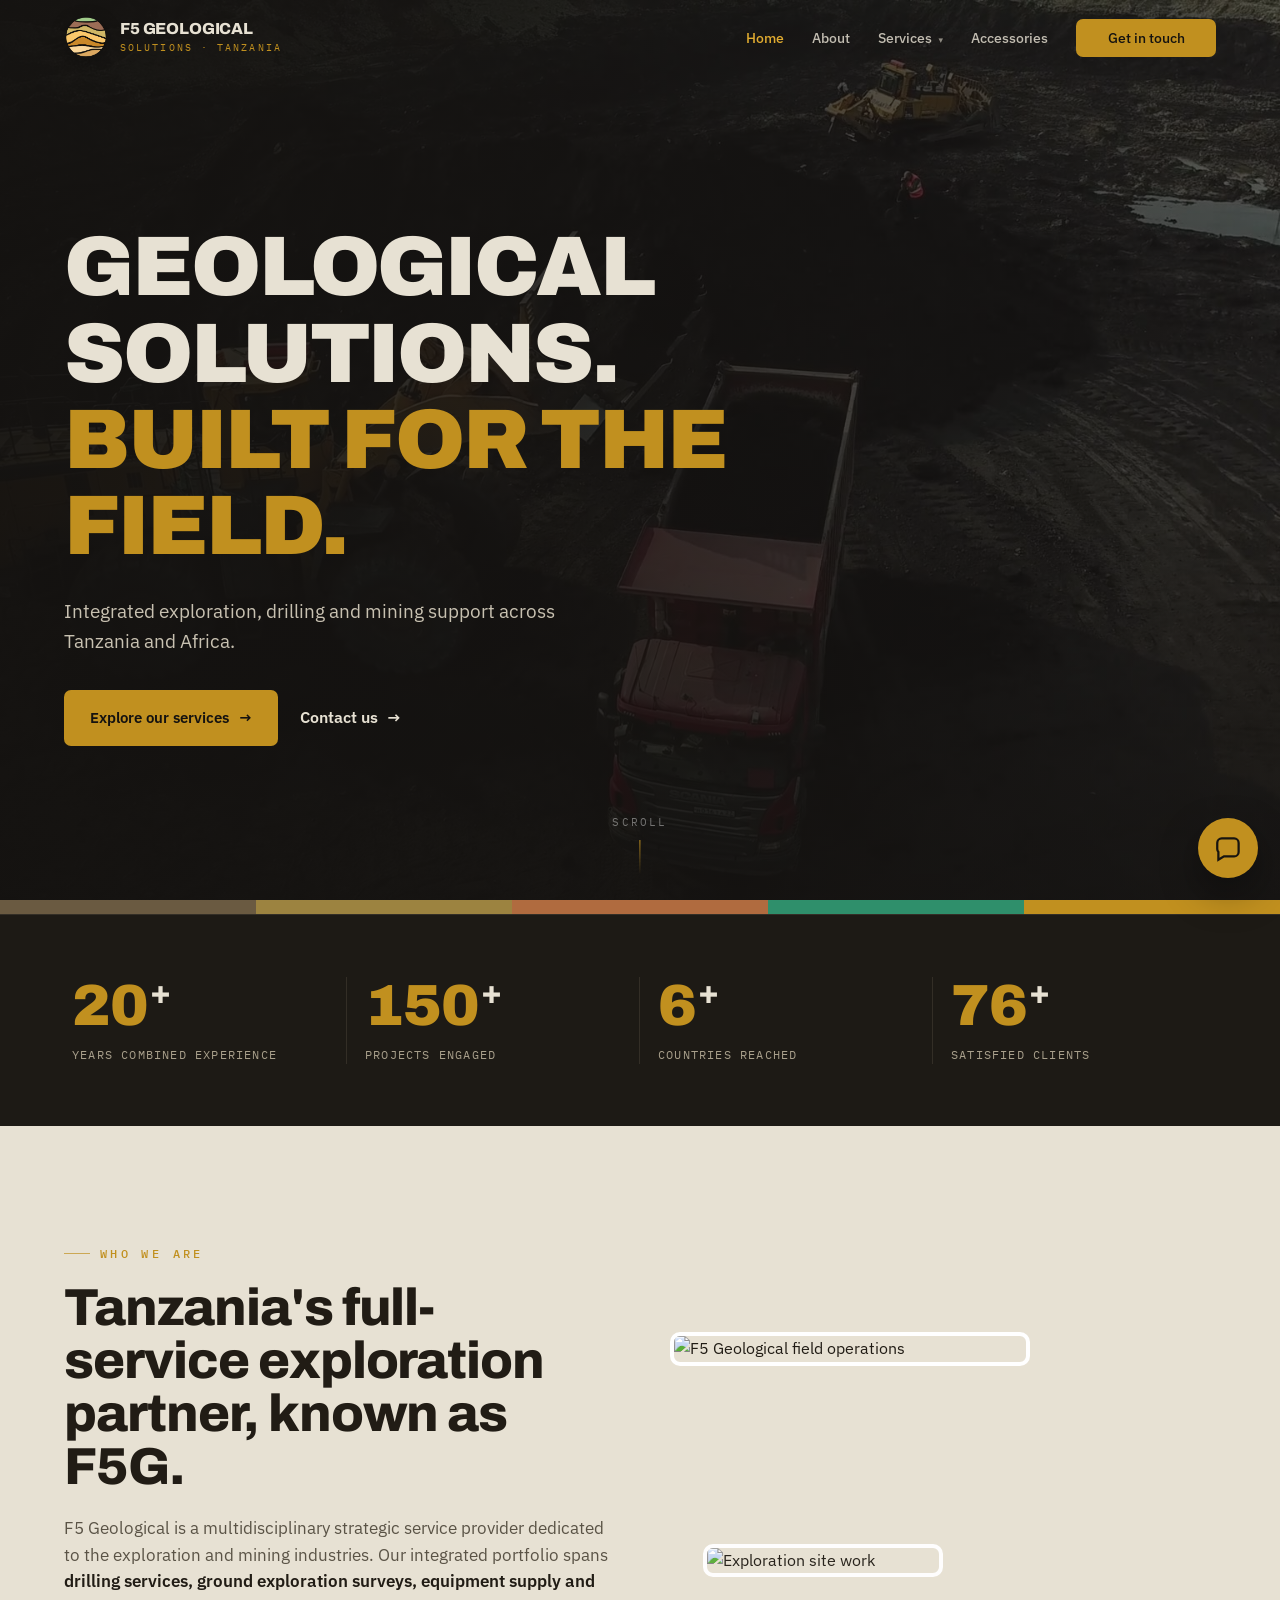
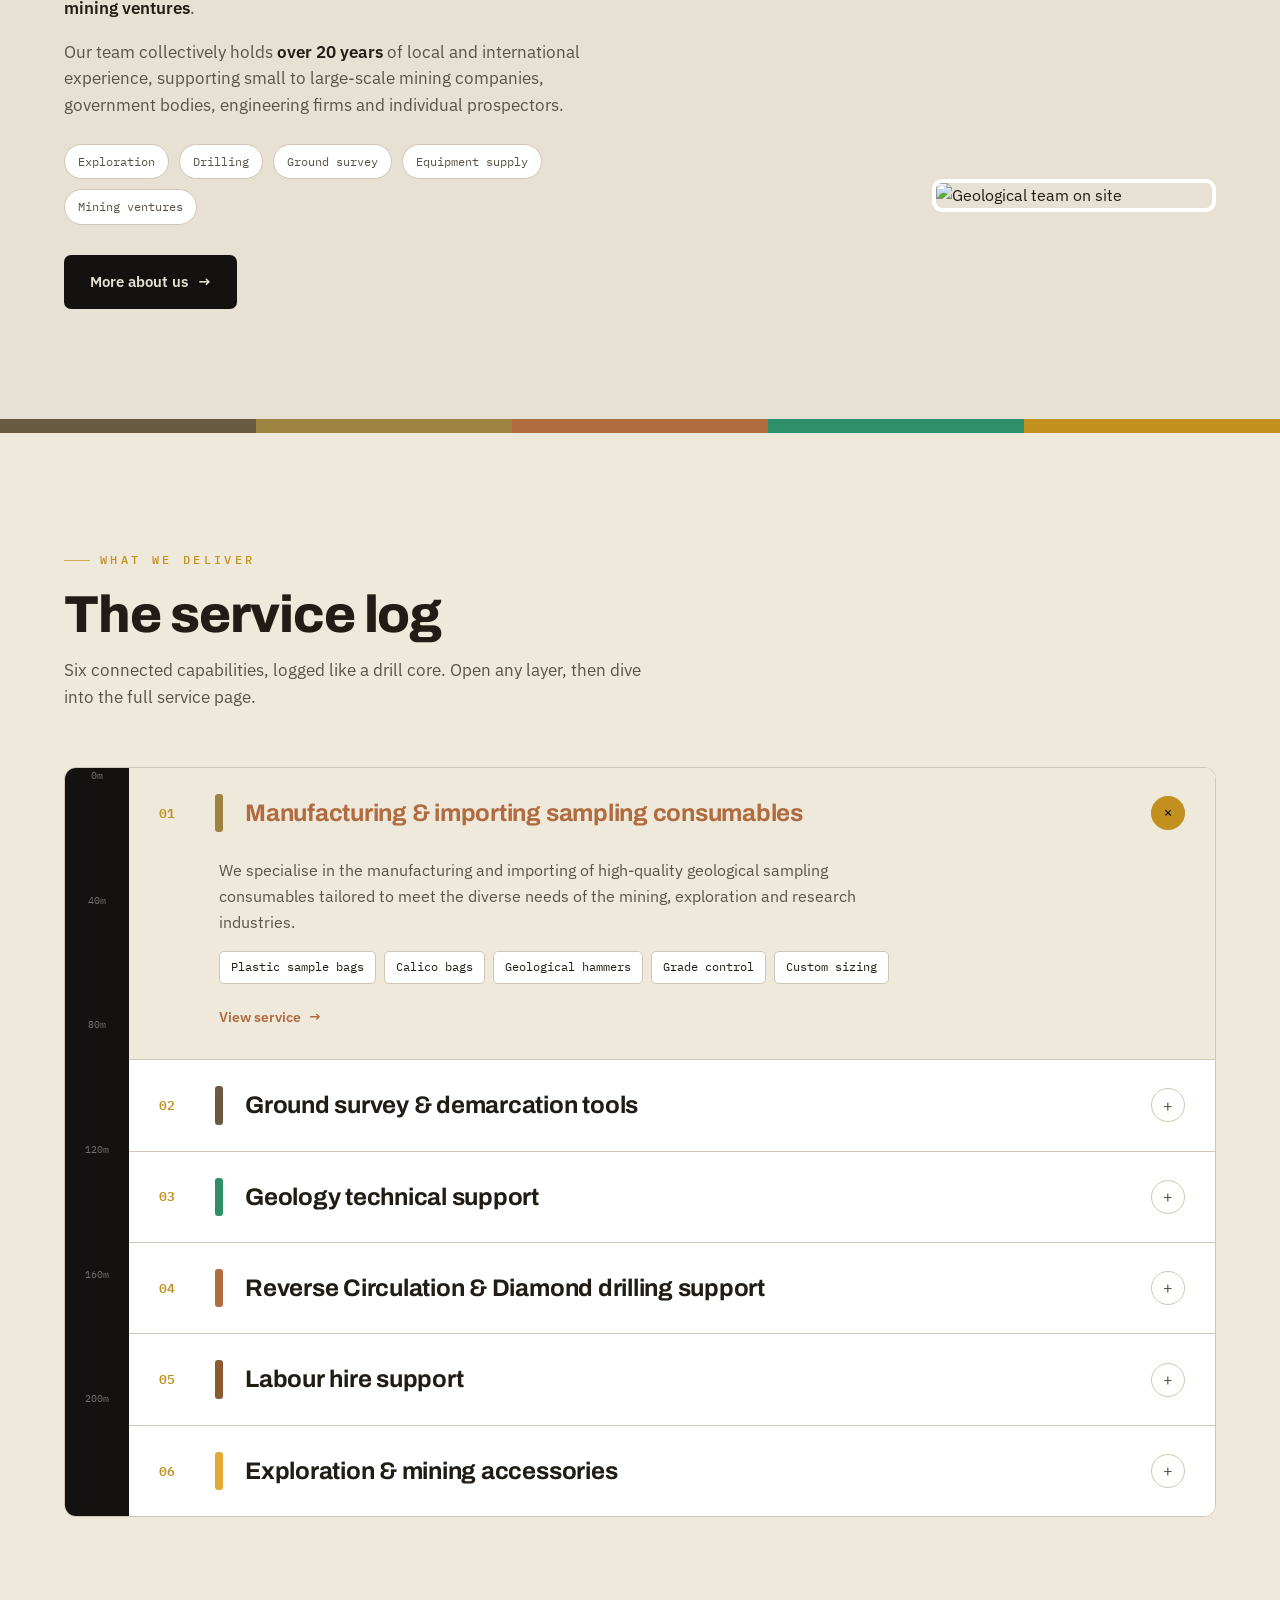
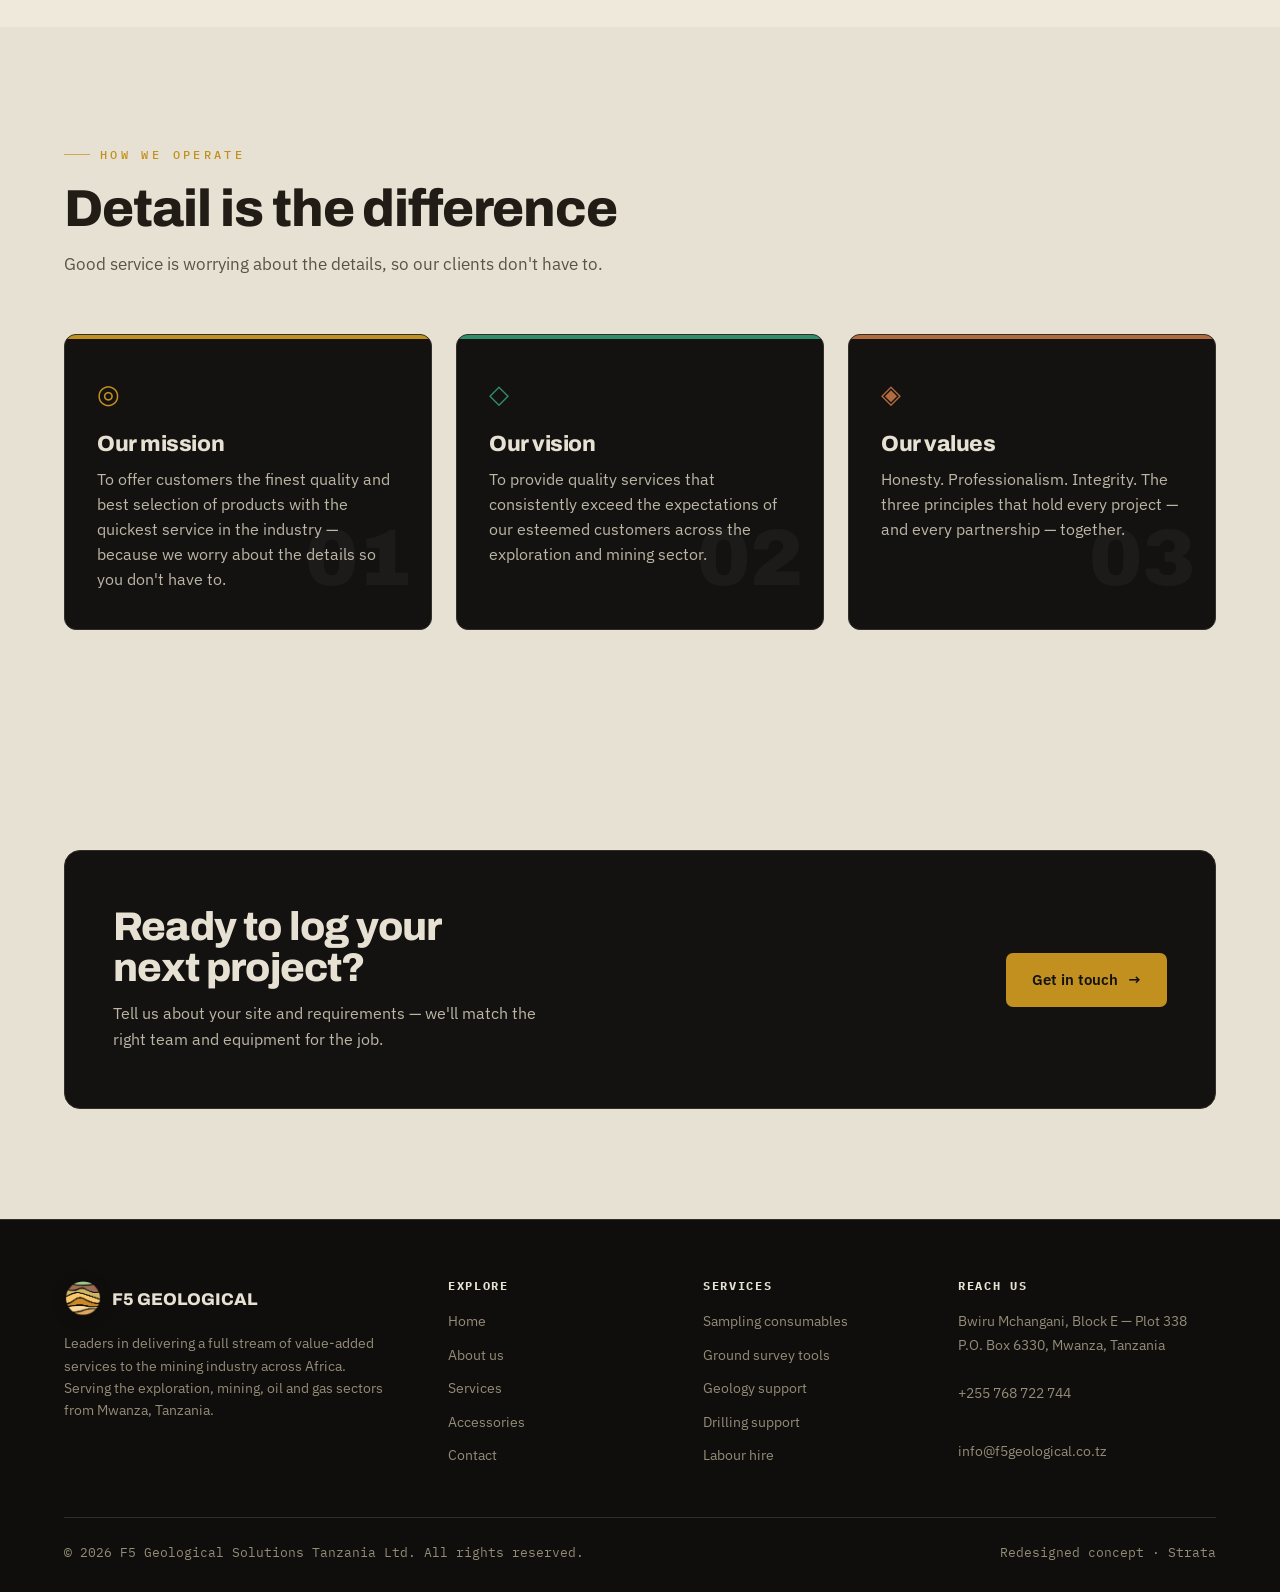
==== index.html @ 7dc81881 "Add hero video chat assistant and mobile fixes" ====
<!DOCTYPE html>
<html lang="en">
<head>
<meta charset="UTF-8">
<meta name="viewport" content="width=device-width, initial-scale=1.0">
<link rel="icon" type="image/png" href="assets/f5-geological-logo.png">
<title>F5 Geological Solutions Tanzania — Full-stream mining services across Africa</title>
<meta name="description" content="F5 Geological Solutions Tanzania (F5G): drilling support, ground survey, sampling consumables, geology technical support and labour hire for the exploration and mining industry.">
<link rel="preconnect" href="https://fonts.googleapis.com"><link rel="preconnect" href="https://fonts.gstatic.com" crossorigin><link href="https://fonts.googleapis.com/css2?family=Archivo:wght@500;600;700;800;900&family=IBM+Plex+Mono:wght@400;500;600&family=IBM+Plex+Sans:wght@400;500;600&display=swap" rel="stylesheet">
<link rel="stylesheet" href="assets/arvin-chat.css">
<style>
:root{
  --basalt:#141210; --basalt-2:#1d1a15;
  --sand:#e7e1d3; --sand-2:#efe9dc;
  --ink:#211c15; --ink-soft:#5a5346;
  --gold:#c1901f; --gold-bright:#e0ab30;
  --malachite:#2f8f6b; --copper:#b06b3f;
  --line:#cfc7b4; --line-dark:#332e26;
  --maxw:1200px; --ease:cubic-bezier(.2,.7,.2,1);
}
*{box-sizing:border-box;margin:0;padding:0}
html{scroll-behavior:smooth}
@media (prefers-reduced-motion:reduce){html{scroll-behavior:auto}}
body{font-family:"IBM Plex Sans",system-ui,sans-serif;background:var(--sand);color:var(--ink);line-height:1.6;-webkit-font-smoothing:antialiased;overflow-x:hidden}
body.menu-open{overflow:hidden}
h1,h2,h3,h4{font-family:"Archivo",sans-serif;line-height:1.02;letter-spacing:-.02em}
a{color:inherit;text-decoration:none}
img{max-width:100%;display:block}
.wrap{max-width:var(--maxw);margin:0 auto;padding:0 24px}
.mono{font-family:"IBM Plex Mono",monospace;letter-spacing:.02em}
.eyebrow{font-family:"IBM Plex Mono",monospace;font-size:12px;letter-spacing:.28em;text-transform:uppercase;color:var(--gold);font-weight:500;display:inline-flex;align-items:center;gap:10px}
.eyebrow::before{content:"";width:26px;height:1px;background:var(--gold);opacity:.7}
.eyebrow.center::before{display:none}

/* ---------- NAV ---------- */
header.nav{position:fixed;top:0;left:0;right:0;z-index:100;transition:background .4s var(--ease),border-color .4s,padding .4s var(--ease);border-bottom:1px solid transparent;padding:16px 0}
header.nav.solid{background:rgba(20,18,16,.92);backdrop-filter:blur(10px);border-bottom:1px solid var(--line-dark)}
header.nav.scrolled{background:rgba(20,18,16,.95);backdrop-filter:blur(10px);border-bottom:1px solid var(--line-dark);padding:11px 0}
.nav-in{display:flex;align-items:center;justify-content:space-between;gap:24px}
.brand{display:flex;align-items:center;gap:12px;color:var(--sand)}
.brand .mark{width:44px;height:44px;object-fit:contain;flex:none;filter:drop-shadow(0 3px 8px rgba(0,0,0,.28))}
.brand b{font-family:"Archivo";font-weight:800;font-size:16px;letter-spacing:-.01em;line-height:1;display:block}
.brand .sub{display:block;font-size:9.5px;letter-spacing:.22em;color:var(--gold);font-family:"IBM Plex Mono";margin-top:3px}
nav.links{display:flex;align-items:center;gap:28px}
nav.links>a,.dd>a{color:var(--sand);font-size:14px;font-weight:500;opacity:.82;transition:opacity .2s,color .2s;padding:4px 0}
nav.links>a:hover,.dd>a:hover,nav.links>a.active,.dd>a.active{opacity:1;color:var(--gold-bright)}
.dd{position:relative;display:flex;align-items:center}
.dd>a::after{content:"▾";font-size:9px;margin-left:6px;opacity:.7}
.dd-menu{position:absolute;top:100%;left:50%;transform:translateX(-50%) translateY(8px);min-width:290px;background:var(--basalt-2);border:1px solid var(--line-dark);border-radius:10px;padding:8px;opacity:0;visibility:hidden;transition:.25s var(--ease);box-shadow:0 30px 60px -30px rgba(0,0,0,.7)}
.dd:hover .dd-menu,.dd:focus-within .dd-menu{opacity:1;visibility:visible;transform:translateX(-50%) translateY(2px)}
.dd-menu a{display:block;padding:11px 14px;border-radius:7px;font-size:13.5px;color:#cfc8b7;transition:background .2s,color .2s}
.dd-menu a:hover{background:var(--basalt);color:var(--gold-bright)}
.nav-cta{background:var(--gold)!important;color:var(--basalt)!important;padding:11px 22px!important;min-width:140px;border-radius:7px;font-weight:600;font-size:14px;line-height:1.2;white-space:nowrap;flex-shrink:0;text-align:center;opacity:1!important;transition:transform .2s var(--ease),background .2s}
.nav-cta:hover{background:var(--gold-bright)!important;transform:translateY(-2px)}
.burger{display:none;background:none;border:0;cursor:pointer;width:44px;height:44px;flex-direction:column;justify-content:center;gap:5px;align-items:flex-end}
.burger span{display:block;height:2px;width:26px;background:var(--sand);transition:.3s var(--ease)}
.burger.open span:nth-child(1){transform:translateY(7px) rotate(45deg)}
.burger.open span:nth-child(2){opacity:0}
.burger.open span:nth-child(3){transform:translateY(-7px) rotate(-45deg)}

/* ---------- BUTTONS ---------- */
.btn{display:inline-flex;align-items:center;gap:10px;padding:15px 26px;border-radius:7px;font-weight:600;font-size:15px;transition:transform .2s var(--ease),background .2s,color .2s,box-shadow .2s;cursor:pointer;border:0;font-family:inherit}
.btn-gold{background:var(--gold);color:var(--basalt)}
.btn-gold:hover{background:var(--gold-bright);transform:translateY(-3px);box-shadow:0 12px 30px -12px rgba(224,171,48,.6)}
.btn-ghost{background:transparent;color:var(--sand);border:1px solid rgba(231,225,211,.28)}
.btn-ghost:hover{border-color:var(--gold);color:var(--gold-bright);transform:translateY(-3px)}
.btn-dark{background:var(--basalt);color:var(--sand)}
.btn-dark:hover{background:var(--basalt-2);transform:translateY(-3px)}
.btn .arr{transition:transform .25s var(--ease)}
.btn:hover .arr{transform:translateX(4px)}

/* ---------- HERO (home) ---------- */
.hero{position:relative;background:var(--basalt);color:var(--sand);min-height:100vh;display:flex;align-items:center;overflow:hidden;padding:130px 0 60px}
.hero-video{position:absolute;inset:0;width:100%;height:100%;object-fit:cover;object-position:center;z-index:0}
.hero-video-overlay{position:absolute;inset:0;z-index:1;background:linear-gradient(90deg,rgba(20,18,16,.96) 0%,rgba(20,18,16,.84) 48%,rgba(20,18,16,.58) 100%),linear-gradient(0deg,rgba(20,18,16,.62),transparent 45%)}
.hero-grid{display:grid;grid-template-columns:1fr;align-items:center;width:100%}
.hero .hero-grid{position:relative;z-index:2}
.hero-content{max-width:760px}
.hero h1{font-size:clamp(42px,6.6vw,90px);font-weight:900;text-transform:uppercase;letter-spacing:-.025em}
.hero h1 .g{color:var(--gold)}
.hero h1 .stroke{color:transparent;-webkit-text-stroke:1.5px var(--sand)}
.hero p.lead{max-width:560px;margin:28px 0 34px;font-size:clamp(16px,1.7vw,19px);color:#c8c1b1;line-height:1.55}
.hero-actions{display:flex;flex-wrap:wrap;gap:14px}
.hero-text-link{display:inline-flex;align-items:center;gap:9px;padding:15px 8px;color:var(--sand);font-weight:600;transition:color .2s,transform .2s var(--ease)}
.hero-text-link:hover{color:var(--gold-bright);transform:translateX(3px)}
.hero-coord{margin-bottom:26px}
.core{position:relative;height:440px;border-radius:10px;overflow:hidden;border:1px solid var(--line-dark);box-shadow:0 40px 80px -40px rgba(0,0,0,.7);display:flex;flex-direction:column}
.core .layer{flex:1;position:relative;display:flex;align-items:center;padding-left:64px;font-family:"IBM Plex Mono";font-size:12px;letter-spacing:.04em;color:rgba(255,255,255,.85);transform:translateY(20px);opacity:0;animation:layerIn .7s var(--ease) forwards}
.core .layer .depth{position:absolute;left:0;top:0;bottom:0;width:52px;border-right:1px solid rgba(255,255,255,.14);display:flex;align-items:center;justify-content:center;font-size:10px;color:rgba(255,255,255,.55);background:rgba(0,0,0,.18)}
.core .layer:nth-child(1){background:linear-gradient(90deg,#4a3f2f,#6a5a41);animation-delay:.15s}
.core .layer:nth-child(2){background:linear-gradient(90deg,#7c6a3e,#9c8340);animation-delay:.28s}
.core .layer:nth-child(3){background:linear-gradient(90deg,#8a5a30,#b06b3f);animation-delay:.41s}
.core .layer:nth-child(4){background:linear-gradient(90deg,#2c5c48,#2f8f6b);animation-delay:.54s}
.core .layer:nth-child(5){background:linear-gradient(90deg,#3a3630,#575047);animation-delay:.67s}
.core .layer:nth-child(6){background:linear-gradient(90deg,#b58a1e,#e0ab30);color:var(--basalt);font-weight:600;animation-delay:.8s}
@keyframes layerIn{to{transform:translateY(0);opacity:1}}
.core-cap{text-align:center;margin-top:14px;font-family:"IBM Plex Mono";font-size:11px;letter-spacing:.16em;color:rgba(255,255,255,.4);text-transform:uppercase}
.hero-scroll{position:absolute;z-index:2;bottom:26px;left:50%;transform:translateX(-50%);font-family:"IBM Plex Mono";font-size:11px;letter-spacing:.2em;color:rgba(255,255,255,.4);text-transform:uppercase;display:flex;flex-direction:column;align-items:center;gap:8px}
.hero-scroll .dot{width:1px;height:34px;background:linear-gradient(var(--gold),transparent);animation:drop 1.8s infinite}
@keyframes drop{0%{transform:scaleY(0);transform-origin:top}50%{transform:scaleY(1);transform-origin:top}51%{transform-origin:bottom}100%{transform:scaleY(0);transform-origin:bottom}}

/* ---------- PAGE HERO (inner pages) ---------- */
.phero{background:var(--basalt);color:var(--sand);padding:160px 0 70px;position:relative;overflow:hidden}
.phero::after{content:"";position:absolute;left:0;right:0;bottom:0;height:14px;display:block}
.phero .bc{font-family:"IBM Plex Mono";font-size:12px;letter-spacing:.1em;color:#948b78;margin-bottom:20px}
.phero .bc a:hover{color:var(--gold)}
.phero .bc span{color:var(--gold)}
.phero h1{font-size:clamp(34px,5.4vw,68px);font-weight:900;max-width:16ch;letter-spacing:-.025em}
.phero h1 .g{color:var(--gold)}
.phero p{max-width:600px;margin-top:20px;color:#c8c1b1;font-size:clamp(15px,1.6vw,18px)}

/* ---------- STATS ---------- */
.stats{background:var(--basalt-2);color:var(--sand);border-top:1px solid var(--line-dark);padding:56px 0}
.stats-grid{display:grid;grid-template-columns:repeat(4,1fr);gap:20px}
.stat{padding:6px 8px;position:relative}
.stat:not(:last-child)::after{content:"";position:absolute;right:-10px;top:6px;bottom:6px;width:1px;background:var(--line-dark)}
.stat .num{font-family:"Archivo";font-weight:900;font-size:clamp(38px,4.6vw,58px);color:var(--gold);line-height:1;letter-spacing:-.02em}
.stat .num .plus{color:var(--sand);font-size:.55em;vertical-align:top;margin-left:2px}
.stat .lab{font-family:"IBM Plex Mono";font-size:12px;letter-spacing:.1em;text-transform:uppercase;color:#a89f8b;margin-top:10px}

/* ---------- SECTION SHELL ---------- */
.band{padding:110px 0}
.band.light{background:var(--sand)}
.band.paper{background:var(--sand-2)}
.sec-head{max-width:720px;margin-bottom:56px}
.sec-head.center{margin-left:auto;margin-right:auto;text-align:center}
.sec-head h2{font-size:clamp(30px,4.4vw,52px);font-weight:800;margin:18px 0 0;letter-spacing:-.02em}
.sec-head p{color:var(--ink-soft);font-size:17px;margin-top:16px;max-width:600px}
.sec-head.center p{margin-left:auto;margin-right:auto}
.strata{height:14px;display:flex;width:100%}
.strata i{flex:1;height:100%}
.strata i:nth-child(1){background:#6a5a41}.strata i:nth-child(2){background:#9c8340}
.strata i:nth-child(3){background:var(--copper)}.strata i:nth-child(4){background:var(--malachite)}
.strata i:nth-child(5){background:var(--gold)}

/* ---------- ABOUT ---------- */
.about-grid{display:grid;grid-template-columns:1fr 1fr;gap:60px;align-items:center}
.about-copy p{color:var(--ink-soft);margin-bottom:18px;font-size:16.5px}
.about-copy p strong{color:var(--ink);font-weight:600}
.about-tags{display:flex;flex-wrap:wrap;gap:10px;margin-top:26px}
.tag{font-family:"IBM Plex Mono";font-size:12px;padding:7px 13px;border:1px solid var(--line);border-radius:20px;color:var(--ink-soft);background:#fff}
.about-photos{position:relative;height:480px}
.about-photos figure{position:absolute;border-radius:10px;overflow:hidden;box-shadow:0 24px 50px -24px rgba(20,18,16,.5);border:4px solid #fff}
.about-photos .p1{width:66%;top:0;left:0;z-index:2}
.about-photos .p2{width:52%;bottom:0;right:0;z-index:3}
.about-photos .p3{width:44%;top:44%;left:6%;z-index:1;opacity:.96}
.about-photos figure img{width:100%;height:100%;object-fit:cover}

/* ---------- SERVICES LOG ---------- */
.log{display:grid;grid-template-columns:64px 1fr;border:1px solid var(--line);border-radius:12px;overflow:hidden;background:#fff}
.log-ruler{background:var(--basalt);position:relative}
.log-ruler .tick{position:absolute;left:0;right:0;display:flex;justify-content:center;font-family:"IBM Plex Mono";font-size:10px;color:rgba(255,255,255,.4)}
.log-items{display:flex;flex-direction:column}
.svc{border-bottom:1px solid var(--line);position:relative;transition:background .3s var(--ease);background:#fff}
.svc:last-child{border-bottom:0}
.svc:hover,.svc.open{background:var(--sand-2)}
.svc-head{display:flex;align-items:center;gap:22px;padding:26px 30px;cursor:pointer}
.svc-idx{font-family:"IBM Plex Mono";font-size:13px;color:var(--gold);font-weight:600;width:34px;flex:none}
.svc-swatch{width:8px;align-self:stretch;border-radius:3px;flex:none;min-height:26px}
.svc-title{font-family:"Archivo";font-weight:700;font-size:clamp(18px,2.2vw,24px);flex:1;letter-spacing:-.01em;transition:color .2s}
.svc:hover .svc-title,.svc.open .svc-title{color:var(--copper)}
.svc-plus{width:34px;height:34px;border:1px solid var(--line);border-radius:50%;display:grid;place-items:center;flex:none;transition:.3s var(--ease);color:var(--ink-soft)}
.svc.open .svc-plus{background:var(--gold);border-color:var(--gold);color:var(--basalt);transform:rotate(135deg)}
.svc-body{max-height:0;overflow:hidden;transition:max-height .5s var(--ease)}
.svc-body-in{padding:0 30px 30px 90px;color:var(--ink-soft);font-size:16px;max-width:820px}
.svc-body-in .feat{display:flex;flex-wrap:wrap;gap:8px;margin:16px 0 20px}
.svc-body-in .feat span{font-family:"IBM Plex Mono";font-size:11.5px;background:#fff;border:1px solid var(--line);padding:6px 11px;border-radius:5px;color:var(--ink)}
.svc-body-in .more{display:inline-flex;align-items:center;gap:8px;font-weight:600;color:var(--copper);font-size:14px}
.svc-body-in .more:hover{color:var(--gold)}

/* ---------- SERVICE CARDS (overview grid) ---------- */
.scards{display:grid;grid-template-columns:repeat(3,1fr);gap:24px}
.scard{background:#fff;border:1px solid var(--line);border-radius:12px;padding:32px 28px;position:relative;overflow:hidden;transition:transform .3s var(--ease),box-shadow .3s;display:flex;flex-direction:column}
.scard:hover{transform:translateY(-6px);box-shadow:0 26px 50px -30px rgba(20,18,16,.4)}
.scard::before{content:"";position:absolute;top:0;left:0;right:0;height:5px;background:var(--accent)}
.scard .idx{font-family:"IBM Plex Mono";font-size:12px;color:var(--accent);font-weight:600;margin-bottom:16px}
.scard h3{font-size:21px;font-weight:700;margin-bottom:12px;letter-spacing:-.01em}
.scard p{color:var(--ink-soft);font-size:15px;flex:1}
.scard .go{margin-top:20px;display:inline-flex;align-items:center;gap:8px;font-weight:600;font-size:14px;color:var(--ink)}
.scard:hover .go{color:var(--copper)}
.scard .go .arr{transition:transform .25s var(--ease)}
.scard:hover .go .arr{transform:translateX(4px)}

/* ---------- SERVICE DETAIL ---------- */
.sd-grid{display:grid;grid-template-columns:1.05fr .95fr;gap:56px;align-items:start}
.sd-copy p{color:var(--ink-soft);font-size:16.5px;margin-bottom:18px}
.sd-copy p strong{color:var(--ink);font-weight:600}
.sd-media{position:relative}
.sd-media img{width:100%;border-radius:12px;border:4px solid #fff;box-shadow:0 30px 60px -34px rgba(20,18,16,.55)}
.sd-media .cap{font-family:"IBM Plex Mono";font-size:11px;letter-spacing:.14em;text-transform:uppercase;color:var(--ink-soft);margin-top:14px;text-align:center}
.sd-list{list-style:none;margin:24px 0 10px;display:grid;gap:12px}
.sd-list li{display:flex;gap:12px;align-items:flex-start;font-size:16px;color:var(--ink)}
.sd-list li::before{content:"▪";color:var(--gold);font-size:18px;line-height:1.3}
.sd-tags{display:flex;flex-wrap:wrap;gap:9px;margin:22px 0 30px}
.sd-tags span{font-family:"IBM Plex Mono";font-size:12px;padding:7px 13px;border:1px solid var(--line);border-radius:20px;color:var(--ink-soft);background:#fff}
.othersvc{display:flex;flex-wrap:wrap;gap:12px;margin-top:14px}
.othersvc a{font-family:"IBM Plex Mono";font-size:13px;padding:11px 16px;border:1px solid var(--line);border-radius:8px;background:#fff;color:var(--ink-soft);transition:.2s}
.othersvc a:hover{border-color:var(--gold);color:var(--ink);transform:translateY(-2px)}

/* ---------- MVV ---------- */
.mvv{display:grid;grid-template-columns:repeat(3,1fr);gap:24px}
.mvv .card{background:var(--basalt);color:var(--sand);border-radius:12px;padding:38px 32px;position:relative;overflow:hidden;transition:transform .3s var(--ease);border:1px solid var(--line-dark)}
.mvv .card:hover{transform:translateY(-6px)}
.mvv .card::before{content:"";position:absolute;top:0;left:0;right:0;height:4px;background:var(--accent)}
.mvv .card:nth-child(1){--accent:var(--gold)}.mvv .card:nth-child(2){--accent:var(--malachite)}.mvv .card:nth-child(3){--accent:var(--copper)}
.mvv .ico{font-size:26px;margin-bottom:18px;color:var(--accent)}
.mvv h3{font-size:22px;font-weight:800;margin-bottom:12px}
.mvv p{color:#bdb6a6;font-size:15.5px}
.mvv .n{position:absolute;right:20px;bottom:6px;font-family:"Archivo";font-weight:900;font-size:80px;color:rgba(255,255,255,.04)}

/* ---------- TEAM ---------- */
.team{display:grid;grid-template-columns:repeat(3,1fr);gap:26px}
.member{background:#fff;border:1px solid var(--line);border-radius:12px;overflow:hidden;transition:transform .3s var(--ease),box-shadow .3s}
.member:hover{transform:translateY(-6px);box-shadow:0 26px 50px -30px rgba(20,18,16,.45)}
.member .ph{aspect-ratio:1/1;overflow:hidden;background:var(--basalt-2)}
.member .ph img{width:100%;height:100%;object-fit:cover;transition:transform .5s var(--ease)}
.member:hover .ph img{transform:scale(1.05)}
.member .info{padding:22px 24px}
.member .role{font-family:"IBM Plex Mono";font-size:11px;letter-spacing:.16em;text-transform:uppercase;color:var(--gold)}
.member h3{font-size:20px;font-weight:700;margin:8px 0 10px}
.member p{color:var(--ink-soft);font-size:14.5px}
.member .li{display:inline-flex;align-items:center;gap:6px;margin-top:14px;font-family:"IBM Plex Mono";font-size:12px;color:var(--copper)}
.member .li:hover{color:var(--gold)}

/* ---------- CTA STRIP ---------- */
.cta-strip{background:var(--basalt);color:var(--sand);border-radius:16px;padding:56px 48px;display:flex;align-items:center;justify-content:space-between;gap:30px;flex-wrap:wrap;position:relative;overflow:hidden;border:1px solid var(--line-dark)}
.cta-strip h2{font-size:clamp(26px,3.4vw,40px);font-weight:800;max-width:16ch}
.cta-strip p{color:#bdb6a6;margin-top:12px;max-width:44ch}

/* ---------- CONTACT ---------- */
.contact{background:var(--basalt);color:var(--sand)}
.contact-grid{display:grid;grid-template-columns:.9fr 1.1fr;gap:56px}
.contact h2{font-size:clamp(30px,4.4vw,52px);font-weight:800;color:var(--sand)}
.contact .lead{color:#bdb6a6;margin:18px 0 34px;font-size:17px;max-width:420px}
.cinfo{display:flex;flex-direction:column;gap:22px}
.cinfo .row{display:flex;gap:16px;align-items:flex-start}
.cinfo .ic{width:44px;height:44px;border:1px solid var(--line-dark);border-radius:9px;display:grid;place-items:center;color:var(--gold);flex:none;font-size:18px}
.cinfo .k{font-family:"IBM Plex Mono";font-size:11px;letter-spacing:.14em;text-transform:uppercase;color:#948b78}
.cinfo .v{font-size:16px;color:var(--sand);margin-top:3px}
.cinfo .v a:hover{color:var(--gold-bright)}
form.cf{background:var(--basalt-2);border:1px solid var(--line-dark);border-radius:14px;padding:34px}
form.cf .fld{margin-bottom:18px}
form.cf label{display:block;font-family:"IBM Plex Mono";font-size:11px;letter-spacing:.12em;text-transform:uppercase;color:#948b78;margin-bottom:8px}
form.cf input,form.cf textarea{width:100%;background:var(--basalt);border:1px solid var(--line-dark);border-radius:8px;padding:13px 15px;color:var(--sand);font-family:"IBM Plex Sans";font-size:15px;transition:border-color .2s}
form.cf input:focus,form.cf textarea:focus{outline:none;border-color:var(--gold)}
form.cf textarea{resize:vertical;min-height:110px}
form.cf .btn-gold{width:100%;justify-content:center;margin-top:6px}
.cf-note{font-family:"IBM Plex Mono";font-size:12px;color:var(--malachite);margin-top:14px;min-height:18px;text-align:center}
.map-wrap{border-radius:14px;overflow:hidden;border:1px solid var(--line-dark);margin-top:44px;filter:grayscale(.3) contrast(1.05)}
.map-wrap iframe{display:block;width:100%;height:340px;border:0}

/* ---------- FOOTER ---------- */
footer{background:#100e0c;color:#948b78;padding:60px 0 30px;border-top:1px solid var(--line-dark)}
.foot-grid{display:grid;grid-template-columns:1.6fr 1fr 1fr 1.2fr;gap:40px;padding-bottom:40px;border-bottom:1px solid var(--line-dark)}
.foot-brand .fb{display:flex;align-items:center;gap:10px;margin-bottom:14px}
.foot-brand .fb .mark{width:38px;height:38px;object-fit:contain;filter:drop-shadow(0 3px 7px rgba(0,0,0,.28))}
.foot-brand b{font-family:"Archivo";font-weight:800;color:var(--sand);font-size:17px}
.foot-brand p{max-width:320px;margin-top:6px;font-size:14px;line-height:1.6}
.foot-col h4{color:var(--sand);font-size:12px;font-family:"IBM Plex Mono";letter-spacing:.14em;text-transform:uppercase;margin-bottom:18px}
.foot-col a{display:block;font-size:14px;margin-bottom:11px;transition:color .2s}
.foot-col a:hover{color:var(--gold)}
.foot-col .addr{font-size:14px;line-height:1.7}
.foot-bot{display:flex;justify-content:space-between;flex-wrap:wrap;gap:12px;padding-top:24px;font-size:12.5px;font-family:"IBM Plex Mono"}

/* ---------- REVEAL ---------- */
.reveal{opacity:0;transform:translateY(28px);transition:opacity .7s var(--ease),transform .7s var(--ease)}
.reveal.in{opacity:1;transform:none}
@media (prefers-reduced-motion:reduce){
  .reveal{opacity:1;transform:none;transition:none}
  .core .layer{animation:none;opacity:1;transform:none}
  .hero-scroll .dot{animation:none}
  .hero-video{display:none}
}

/* ---------- RESPONSIVE ---------- */
@media (max-width:960px){
  .hero-grid{grid-template-columns:1fr;gap:36px}
  .core{height:340px}
  .about-grid,.contact-grid,.sd-grid{grid-template-columns:1fr;gap:40px}
  .about-photos{height:400px;max-width:460px}
  .mvv,.team,.scards{grid-template-columns:1fr}
  .stats-grid{grid-template-columns:repeat(2,1fr);gap:34px 20px}
  .stat:nth-child(2)::after{display:none}
  .foot-grid{grid-template-columns:1fr 1fr;gap:32px}
}
@media (max-width:760px){
  header.nav,header.nav.solid,header.nav.scrolled{backdrop-filter:none;-webkit-backdrop-filter:none}
  nav.links{position:fixed;top:0;right:0;bottom:auto;left:auto;width:min(82vw,340px);height:100vh;height:100dvh;min-height:100vh;background:var(--basalt);flex-direction:column;justify-content:flex-start;align-items:flex-start;gap:6px;padding:96px 32px 40px;transform:translateX(100%);transition:transform .4s var(--ease);border-left:1px solid var(--line-dark);overflow-x:hidden;overflow-y:auto;overscroll-behavior:contain;z-index:105}
  nav.links.open{transform:none;box-shadow:-30px 0 60px -20px rgba(0,0,0,.6)}
  nav.links>a,.dd>a{font-size:18px;padding:10px 0}
  .dd{flex-direction:column;align-items:flex-start;width:100%}
  .dd-menu{position:static;transform:none;opacity:1;visibility:visible;min-width:0;width:100%;background:transparent;border:0;box-shadow:none;padding:0 0 6px 14px}
  .dd-menu a{padding:8px 0;font-size:14px}
  .dd>a::after{display:none}
  .nav-cta{margin-top:10px}
  .burger{display:flex;z-index:110;position:relative}
  .band{padding:80px 0}
  .svc-head{gap:14px;padding:22px 18px}
  .svc-title{font-size:19px;line-height:1.35}
  .svc.open .svc-body{max-height:none!important;overflow:visible}
  .svc.open .svc-body-in{display:block;visibility:visible;opacity:1;width:100%;max-width:none;color:var(--ink-soft);padding:10px 20px 28px;font-size:15px;line-height:1.65;white-space:normal;word-break:normal;overflow-wrap:break-word}
  .svc-body-in .feat{margin:18px 0;gap:7px}
  .svc-body-in .feat span{font-size:10.5px}
  .log{display:block}.log-ruler{display:none}.log-items,.svc,.svc-body{width:100%;min-width:0}
  .cta-strip{padding:40px 30px}
  .foot-grid{grid-template-columns:1fr}
}

</style>
</head>
<body>
<header class="nav" id="nav">
  <div class="wrap nav-in">
    <a class="brand" href="index.html" aria-label="F5 Geological home">
      <img class="mark" src="assets/f5-geological-logo.png" alt="" width="44" height="44">
      <span><b>F5 GEOLOGICAL</b><span class="sub">SOLUTIONS · TANZANIA</span></span>
    </a>
    <nav class="links" id="links">
      <a href="index.html" class="active">Home</a>
      <a href="about.html">About</a>
      <span class="dd">
        <a href="services.html">Services</a>
        <span class="dd-menu">
          <a href="sampling-consumables.html">Sampling consumables</a>
          <a href="ground-survey.html">Ground survey tools</a>
          <a href="geology-support.html">Geology technical support</a>
          <a href="drilling.html">RC &amp; Diamond drilling</a>
          <a href="labour-hire.html">Labour hire support</a>
        </span>
      </span>
      <a href="exploration-accessories.html">Accessories</a>
      <a href="contact.html" class="nav-cta">Get in touch</a>
    </nav>
    <button class="burger" id="burger" aria-label="Menu" aria-expanded="false"><span></span><span></span><span></span></button>
  </div>
</header>
<section class="hero" id="top">
  <video class="hero-video" autoplay muted loop playsinline preload="metadata" poster="assets/f5-hero-poster.jpg" aria-hidden="true" tabindex="-1">
    <source src="assets/f5-hero-video.mp4" type="video/mp4">
  </video>
  <div class="hero-video-overlay" aria-hidden="true"></div>
  <div class="wrap hero-grid">
    <div class="hero-content">
      <h1>Geological solutions. <span class="g">Built for the field.</span></h1>
      <p class="lead">Integrated exploration, drilling and mining support across Tanzania and Africa.</p>
      <div class="hero-actions">
        <a href="services.html" class="btn btn-gold">Explore our services <span class="arr">→</span></a>
        <a href="contact.html" class="hero-text-link">Contact us <span>→</span></a>
      </div>
    </div>
  </div>
  <div class="hero-scroll"><span>Scroll</span><span class="dot"></span></div>
</section>
<div class="strata"><i></i><i></i><i></i><i></i><i></i></div>

<section class="stats">
  <div class="wrap stats-grid">
    <div class="stat"><div class="num" data-count="20">0<span class="plus">+</span></div><div class="lab">Years combined experience</div></div>
    <div class="stat"><div class="num" data-count="150">0<span class="plus">+</span></div><div class="lab">Projects engaged</div></div>
    <div class="stat"><div class="num" data-count="6">0<span class="plus">+</span></div><div class="lab">Countries reached</div></div>
    <div class="stat"><div class="num" data-count="80">0<span class="plus">+</span></div><div class="lab">Satisfied clients</div></div>
  </div>
</section>
<section class="band light" id="about">
  <div class="wrap about-grid">
    <div class="about-copy reveal">
      <div class="eyebrow">Who we are</div>
      <h2 style="font-size:clamp(30px,4.4vw,52px);font-weight:800;margin:18px 0 22px">Tanzania's full-service exploration partner, known as F5G.</h2>
      <p>F5 Geological is a multidisciplinary strategic service provider dedicated to the exploration and mining industries. Our integrated portfolio spans <strong>drilling services, ground exploration surveys, equipment supply and mining ventures</strong>.</p>
      <p>Our team collectively holds <strong>over 20 years</strong> of local and international experience, supporting small to large-scale mining companies, government bodies, engineering firms and individual prospectors.</p>
      <div class="about-tags">
        <span class="tag">Exploration</span><span class="tag">Drilling</span><span class="tag">Ground survey</span><span class="tag">Equipment supply</span><span class="tag">Mining ventures</span>
      </div>
      <div style="margin-top:30px"><a href="about.html" class="btn btn-dark">More about us <span class="arr">→</span></a></div>
    </div>
    <div class="about-photos reveal">
      <figure class="p1"><img src="https://f5geological.co.tz/wp-content/uploads/2025/01/WhatsApp-Image-2025-01-12-at-15.20.06-1-1024x576.jpeg" alt="F5 Geological field operations" loading="lazy"></figure>
      <figure class="p3"><img src="https://f5geological.co.tz/wp-content/uploads/2025/01/WhatsApp-Image-2025-01-12-at-15.20.05-1024x732.jpeg" alt="Exploration site work" loading="lazy"></figure>
      <figure class="p2"><img src="https://f5geological.co.tz/wp-content/uploads/2025/01/WhatsApp-Image-2025-01-12-at-15.20.05-1-1024x720.jpeg" alt="Geological team on site" loading="lazy"></figure>
    </div>
  </div>
</section>
<div class="strata"><i></i><i></i><i></i><i></i><i></i></div>
<section class="band paper" id="services">
  <div class="wrap">
    <div class="sec-head reveal">
      <div class="eyebrow">What we deliver</div>
      <h2>The service log</h2>
      <p>Six connected capabilities, logged like a drill core. Open any layer, then dive into the full service page.</p>
    </div>
    <div class="log reveal">
      <div class="log-ruler" id="ruler" aria-hidden="true"></div>
      <div class="log-items" id="log">
      <div class="svc">
        <div class="svc-head">
          <span class="svc-idx">01</span>
          <span class="svc-swatch" style="background:#9c8340"></span>
          <span class="svc-title">Manufacturing & importing sampling consumables</span>
          <span class="svc-plus">+</span>
        </div>
        <div class="svc-body"><div class="svc-body-in">We specialise in the manufacturing and importing of high-quality geological sampling consumables tailored to meet the diverse needs of the mining, exploration and research industries.
          <div class="feat"><span>Plastic sample bags</span><span>Calico bags</span><span>Geological hammers</span><span>Grade control</span><span>Custom sizing</span></div>
          <a class="more" href="services/sampling-consumables.html">View service <span class="arr">→</span></a>
        </div></div>
      </div>
      <div class="svc">
        <div class="svc-head">
          <span class="svc-idx">02</span>
          <span class="svc-swatch" style="background:#6a5a41"></span>
          <span class="svc-title">Ground survey & demarcation tools</span>
          <span class="svc-plus">+</span>
        </div>
        <div class="svc-body"><div class="svc-body-in">We offer a comprehensive range of ground survey demarcation tools designed to enhance precision and visibility during field operations.
          <div class="feat"><span>High-visibility marking</span><span>Site demarcation</span><span>Field precision</span></div>
          <a class="more" href="services/ground-survey.html">View service <span class="arr">→</span></a>
        </div></div>
      </div>
      <div class="svc">
        <div class="svc-head">
          <span class="svc-idx">03</span>
          <span class="svc-swatch" style="background:#2f8f6b"></span>
          <span class="svc-title">Geology technical support</span>
          <span class="svc-plus">+</span>
        </div>
        <div class="svc-body"><div class="svc-body-in">We provide comprehensive geology technical support services to assist clients in making informed decisions and optimising their operations.
          <div class="feat"><span>Informed decisions</span><span>Operational optimisation</span><span>Resource management</span></div>
          <a class="more" href="services/geology-support.html">View service <span class="arr">→</span></a>
        </div></div>
      </div>
      <div class="svc">
        <div class="svc-head">
          <span class="svc-idx">04</span>
          <span class="svc-swatch" style="background:#b06b3f"></span>
          <span class="svc-title">Reverse Circulation & Diamond drilling support</span>
          <span class="svc-plus">+</span>
        </div>
        <div class="svc-body"><div class="svc-body-in">We offer specialised technical support for Reverse Circulation (RC) and Diamond Drilling operations.
          <div class="feat"><span>RC drilling</span><span>Diamond drilling</span><span>Technical oversight</span><span>Programme efficiency</span></div>
          <a class="more" href="services/drilling.html">View service <span class="arr">→</span></a>
        </div></div>
      </div>
      <div class="svc">
        <div class="svc-head">
          <span class="svc-idx">05</span>
          <span class="svc-swatch" style="background:#8a5a30"></span>
          <span class="svc-title">Labour hire support</span>
          <span class="svc-plus">+</span>
        </div>
        <div class="svc-body"><div class="svc-body-in">We understand the importance of having the right workforce to ensure smooth and efficient project execution.
          <div class="feat"><span>Skilled personnel</span><span>Flexible scaling</span><span>Reliable crews</span></div>
          <a class="more" href="services/labour-hire.html">View service <span class="arr">→</span></a>
        </div></div>
      </div>
      <div class="svc">
        <div class="svc-head">
          <span class="svc-idx">06</span>
          <span class="svc-swatch" style="background:#e0ab30"></span>
          <span class="svc-title">Exploration & mining accessories</span>
          <span class="svc-plus">+</span>
        </div>
        <div class="svc-body"><div class="svc-body-in">We supply a full range of drill tools, equipment and exploration accessories — the accessories layer that keeps every other service running in the field.
          <div class="feat"><span>Drill tools</span><span>Equipment supply</span><span>Field accessories</span><span>Joint ventures</span></div>
          <a class="more" href="exploration-accessories.html">View service <span class="arr">→</span></a>
        </div></div>
      </div>
      </div>
    </div>
  </div>
</section>
<section class="band light" id="values">
  <div class="wrap">
    <div class="sec-head reveal"><div class="eyebrow">How we operate</div><h2>Detail is the difference</h2><p>Good service is worrying about the details, so our clients don't have to.</p></div>
    <div class="mvv reveal">
      <div class="card"><div class="ico">◎</div><h3>Our mission</h3><p>To offer customers the finest quality and best selection of products with the quickest service in the industry — because we worry about the details so you don't have to.</p><span class="n">01</span></div>
      <div class="card"><div class="ico">◇</div><h3>Our vision</h3><p>To provide quality services that consistently exceed the expectations of our esteemed customers across the exploration and mining sector.</p><span class="n">02</span></div>
      <div class="card"><div class="ico">◈</div><h3>Our values</h3><p>Honesty. Professionalism. Integrity. The three principles that hold every project — and every partnership — together.</p><span class="n">03</span></div>
    </div>
  </div>
</section>

<section class="band light">
  <div class="wrap">
    <div class="cta-strip reveal">
      <div>
        <h2>Ready to log your next project?</h2>
        <p>Tell us about your site and requirements — we'll match the right team and equipment for the job.</p>
      </div>
      <a href="contact.html" class="btn btn-gold">Get in touch <span class="arr">→</span></a>
    </div>
  </div>
</section>

<footer>
  <div class="wrap">
    <div class="foot-grid">
      <div class="foot-brand">
        <div class="fb"><img class="mark" src="assets/f5-geological-logo.png" alt="" width="38" height="38"><b>F5 GEOLOGICAL</b></div>
        <p>Leaders in delivering a full stream of value-added services to the mining industry across Africa. Serving the exploration, mining, oil and gas sectors from Mwanza, Tanzania.</p>
      </div>
      <div class="foot-col">
        <h4>Explore</h4>
        <a href="index.html">Home</a>
        <a href="about.html">About us</a>
        <a href="services.html">Services</a>
        <a href="exploration-accessories.html">Accessories</a>
        <a href="contact.html">Contact</a>
      </div>
      <div class="foot-col">
        <h4>Services</h4>
        <a href="services/sampling-consumables.html">Sampling consumables</a>
        <a href="services/ground-survey.html">Ground survey tools</a>
        <a href="services/geology-support.html">Geology support</a>
        <a href="services/drilling.html">Drilling support</a>
        <a href="services/labour-hire.html">Labour hire</a>
      </div>
      <div class="foot-col">
        <h4>Reach us</h4>
        <p class="addr">Bwiru Mchangani, Block E — Plot 338<br>P.O. Box 6330, Mwanza, Tanzania<br><br><a href="tel:+255768722744">+255 768 722 744</a><br><a href="mailto:info@f5geological.co.tz">info@f5geological.co.tz</a></p>
      </div>
    </div>
    <div class="foot-bot">
      <span>© 2026 F5 Geological Solutions Tanzania Ltd. All rights reserved.</span>
      <span>Redesigned concept · Strata</span>
    </div>
  </div>
</footer>
<script>
/* ---- nav scroll state ---- */
const nav=document.getElementById('nav');
if(nav){
  const solid=nav.classList.contains('solid');
  addEventListener('scroll',()=>nav.classList.toggle('scrolled',scrollY>40),{passive:true});
}
/* ---- mobile menu ---- */
const burger=document.getElementById('burger'),links=document.getElementById('links');
if(burger&&links){
  burger.addEventListener('click',()=>{const o=links.classList.toggle('open');burger.classList.toggle('open',o);burger.setAttribute('aria-expanded',o);document.body.classList.toggle('menu-open',o);});
  links.querySelectorAll('a').forEach(a=>a.addEventListener('click',()=>{
    if(a.parentElement.classList.contains('dd'))return; /* let dropdown parent stay */
    links.classList.remove('open');burger.classList.remove('open');burger.setAttribute('aria-expanded',false);document.body.classList.remove('menu-open');
  }));
}
/* ---- reveal on scroll ---- */
const ro=new IntersectionObserver((es)=>es.forEach(e=>{if(e.isIntersecting){e.target.classList.add('in');ro.unobserve(e.target);}}),{threshold:.15});
document.querySelectorAll('.reveal').forEach(el=>ro.observe(el));
/* ---- count-up stats ---- */
const seen=new WeakSet();
const so=new IntersectionObserver((es)=>es.forEach(e=>{
  if(e.isIntersecting&&!seen.has(e.target)){
    seen.add(e.target);
    const el=e.target,target=+el.dataset.count;let n=0;const step=Math.max(1,Math.ceil(target/45));
    const plus=el.querySelector('.plus')?el.querySelector('.plus').outerHTML:'';
    const t=setInterval(()=>{n+=step;if(n>=target){n=target;clearInterval(t);}el.innerHTML=n+plus;},26);
  }
}),{threshold:.6});
document.querySelectorAll('.num[data-count]').forEach(el=>so.observe(el));
/* ---- services accordion (home + services page) ---- */
document.querySelectorAll('.svc .svc-head').forEach(h=>{
  h.addEventListener('click',()=>{
    const el=h.parentElement,open=el.classList.contains('open');
    document.querySelectorAll('.svc').forEach(o=>{o.classList.remove('open');const b=o.querySelector('.svc-body');if(b)b.style.maxHeight=null;});
    if(!open){el.classList.add('open');const b=el.querySelector('.svc-body');b.style.maxHeight=b.scrollHeight+'px';}
  });
});
/* open first item by default if a log exists */
(function(){const f=document.querySelector('.svc');if(f){f.classList.add('open');const b=f.querySelector('.svc-body');if(b)requestAnimationFrame(()=>b.style.maxHeight=b.scrollHeight+'px');}})();
/* ruler ticks */
const ruler=document.getElementById('ruler');
if(ruler){for(let i=0;i<=6;i++){const t=document.createElement('div');t.className='tick';t.style.top=(i/6*100)+'%';t.textContent=(i*40)+'m';ruler.appendChild(t);}}
/* ---- contact form (front-end only) ---- */
const cf=document.getElementById('cf');
if(cf){
  cf.addEventListener('submit',ev=>{
    ev.preventDefault();
    const f=ev.target,note=document.getElementById('cfnote');
    if(!f.n.value||!f.e.value||!f.m.value){note.style.color='var(--copper)';note.textContent='Please complete name, email and message.';return;}
    const body=encodeURIComponent(`Name: ${f.n.value}\nEmail: ${f.e.value}\nService: ${f.s?f.s.value:''}\n\n${f.m.value}`);
    note.style.color='var(--malachite)';note.textContent='Opening your email app…';
    window.location.href=`mailto:info@f5geological.co.tz?subject=${encodeURIComponent('Enquiry from '+f.n.value)}&body=${body}`;
  });
}

</script>
<script src="assets/arvin-chat.js" defer></script>
</body>
</html>
---- assets/arvin-chat.css ----
.arvin-chat{--ac-dark:#171410;--ac-gold:#c1901f;--ac-paper:#fbf8f1;position:fixed;right:22px;bottom:22px;z-index:999;font-family:"IBM Plex Sans",system-ui,sans-serif;color:#211c15}
.arvin-launch{width:60px;height:60px;border:0;border-radius:50%;background:var(--ac-gold);color:var(--ac-dark);display:grid;place-items:center;cursor:pointer;box-shadow:0 16px 38px rgba(0,0,0,.34);transition:transform .2s,background .2s}
.arvin-launch:hover{transform:translateY(-3px);background:#e0ab30}.arvin-launch svg{width:27px;height:27px}.arvin-launch[aria-expanded="true"] .open-icon,.arvin-launch:not([aria-expanded="true"]) .close-icon{display:none}
.arvin-panel{position:absolute;right:0;bottom:74px;width:min(380px,calc(100vw - 28px));height:min(600px,calc(100vh - 112px));background:var(--ac-paper);border:1px solid #d5c6a5;border-radius:18px;overflow:hidden;box-shadow:0 28px 80px rgba(0,0,0,.38);display:flex;flex-direction:column;transform:translateY(14px) scale(.97);transform-origin:bottom right;opacity:0;visibility:hidden;transition:.25s cubic-bezier(.2,.7,.2,1)}
.arvin-panel.open{transform:none;opacity:1;visibility:visible}.arvin-head{background:var(--ac-dark);color:#e7e1d3;padding:17px 18px;display:flex;align-items:center;gap:12px}.arvin-avatar{width:42px;height:42px;border-radius:50%;background:var(--ac-gold);color:var(--ac-dark);display:grid;place-items:center;font:800 13px "Archivo",sans-serif}.arvin-title{flex:1}.arvin-title b{display:block;font:700 16px "Archivo",sans-serif}.arvin-title span{display:flex;align-items:center;gap:7px;color:#aaa291;font-size:11px}.arvin-title span::before{content:"";width:7px;height:7px;border-radius:50%;background:#69bc91}.arvin-reset{border:0;background:transparent;color:#a9a18f;cursor:pointer;font-size:12px;padding:7px}.arvin-reset:hover{color:#e0ab30}
.arvin-messages{flex:1;overflow-y:auto;padding:18px;background:linear-gradient(rgba(251,248,241,.94),rgba(251,248,241,.94)),repeating-linear-gradient(0deg,transparent 0 31px,#dfd3bd 32px)}.arvin-msg{max-width:86%;padding:11px 13px;border-radius:13px;margin-bottom:10px;font-size:13.5px;line-height:1.48;white-space:pre-line}.arvin-msg.bot{background:#fff;border:1px solid #e0d4bc;border-bottom-left-radius:4px}.arvin-msg.user{background:var(--ac-gold);color:var(--ac-dark);margin-left:auto;border-bottom-right-radius:4px}.arvin-msg a{font-weight:700;text-decoration:underline}.arvin-time{font:9px "IBM Plex Mono",monospace;opacity:.55;display:block;margin-top:5px}
.arvin-quick{display:flex;gap:7px;overflow-x:auto;padding:10px 14px;border-top:1px solid #e0d4bc;background:#fff;scrollbar-width:none}.arvin-quick::-webkit-scrollbar{display:none}.arvin-quick button{white-space:nowrap;border:1px solid #c9af7a;border-radius:999px;background:#fff;padding:8px 11px;color:#6f3b20;font:600 11px "IBM Plex Sans",sans-serif;cursor:pointer}.arvin-quick button:hover{background:#f3ead8;border-color:var(--ac-gold)}
.arvin-compose{display:grid;grid-template-columns:1fr 42px;gap:8px;padding:12px;background:#fff;border-top:1px solid #e0d4bc}.arvin-compose input{min-width:0;height:42px;border:1px solid #d5c6a5;border-radius:10px;background:#f8f3e9;padding:0 12px;font:13px "IBM Plex Sans",sans-serif;color:#211c15}.arvin-compose input:focus{outline:none;border-color:var(--ac-gold);box-shadow:0 0 0 3px rgba(193,144,31,.12)}.arvin-send{border:0;border-radius:10px;background:var(--ac-gold);color:var(--ac-dark);font-size:19px;cursor:pointer}.arvin-send:hover{background:#e0ab30}.arvin-foot{text-align:center;padding:0 10px 9px;background:#fff;color:#8a8172;font-size:9px}
.arvin-wa{display:inline-flex;align-items:center;gap:7px;margin-top:8px;background:#167b47;color:#fff!important;text-decoration:none!important;border-radius:999px;padding:9px 13px;font-size:12px}.arvin-wa:hover{background:#10653a}
@media(max-width:520px){.arvin-chat{right:14px;bottom:14px}.arvin-panel{position:fixed;inset:12px 12px 86px;width:auto;height:auto;transform-origin:bottom center}.arvin-launch{width:56px;height:56px}}
@media(prefers-reduced-motion:reduce){.arvin-panel,.arvin-launch{transition:none}}
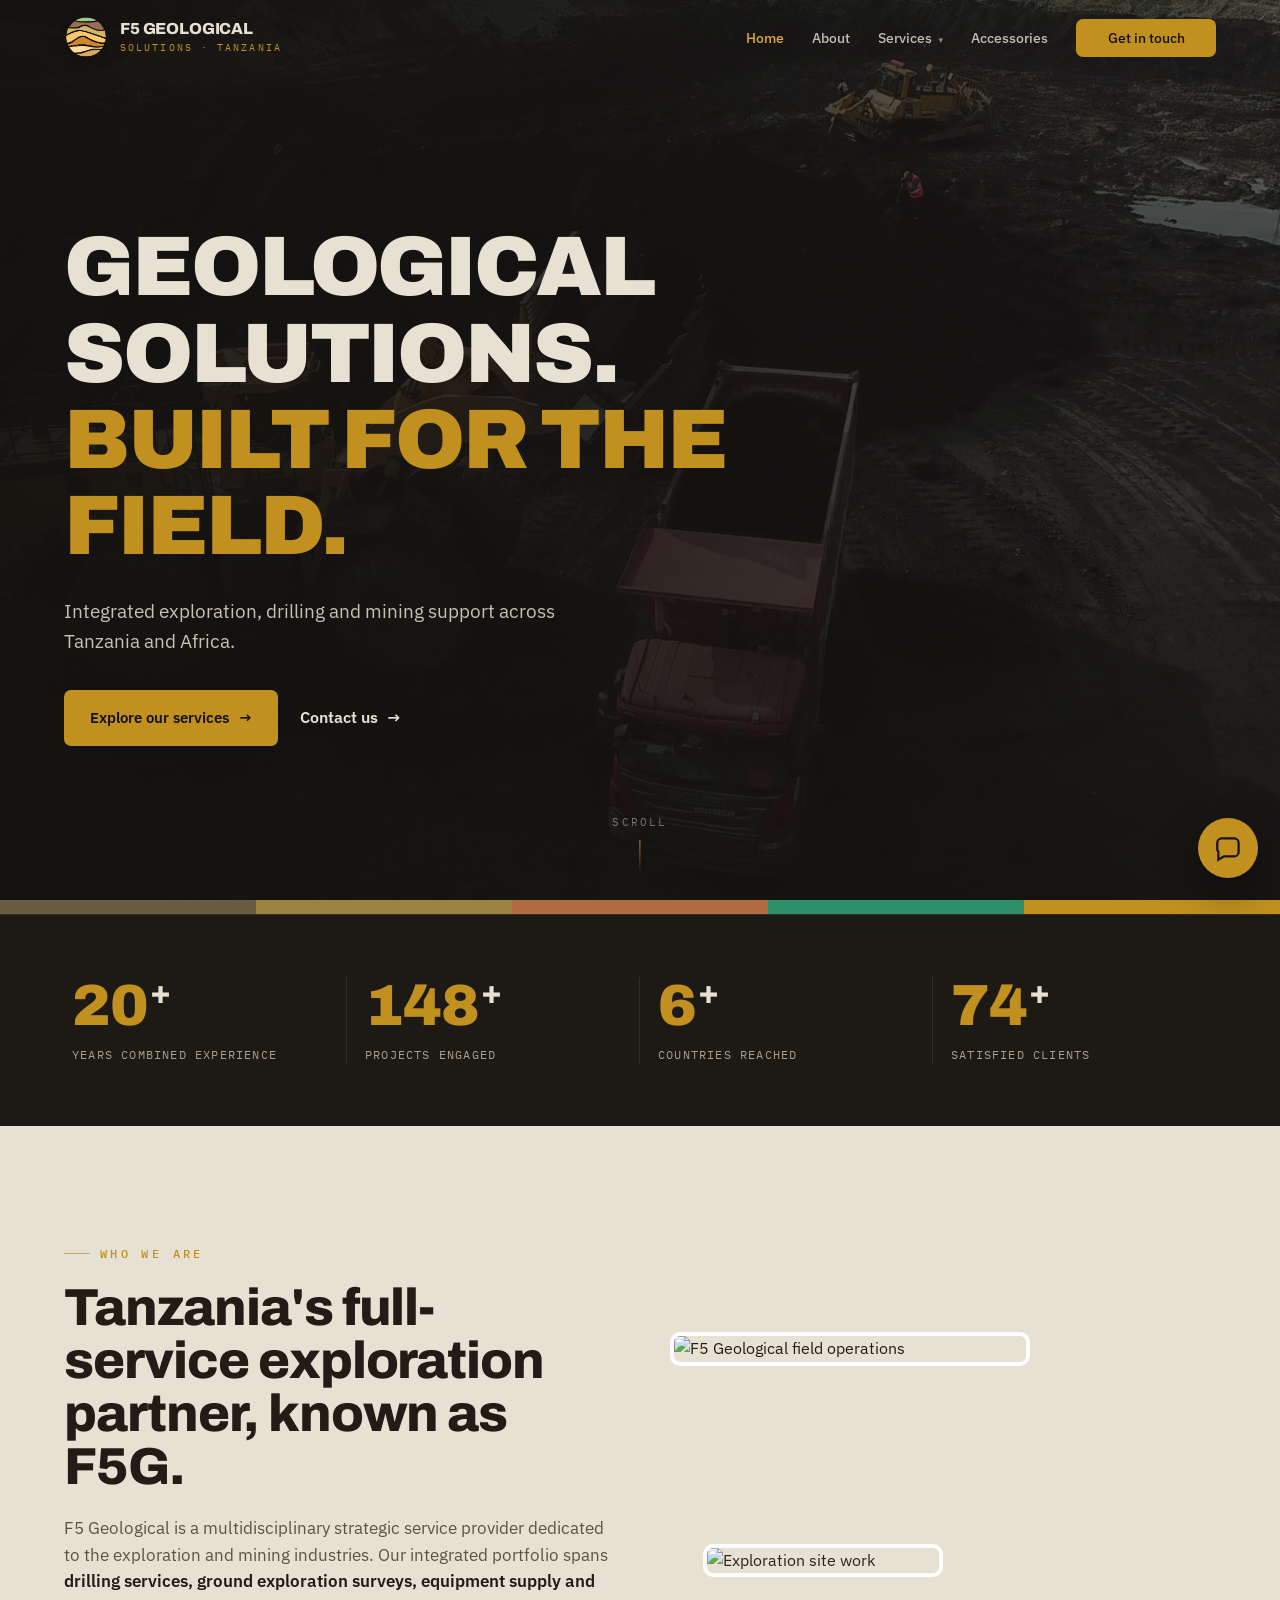
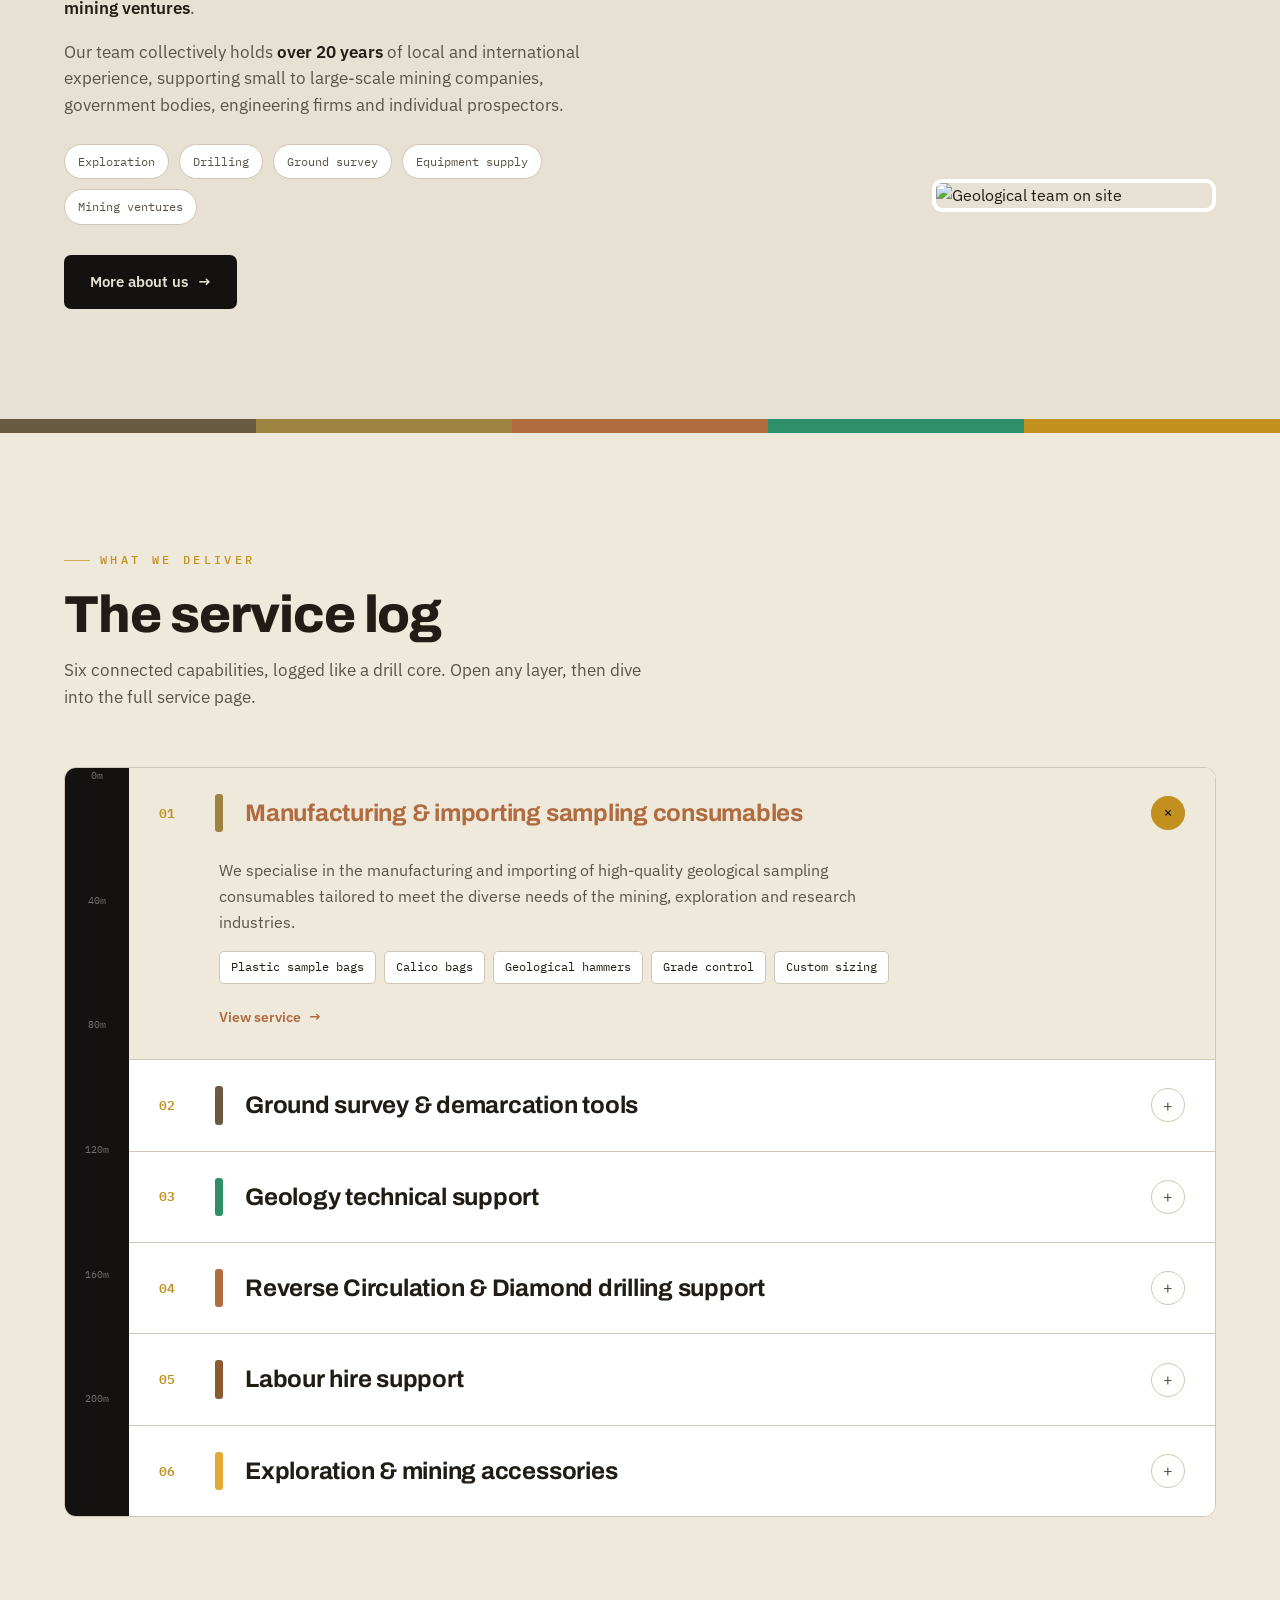
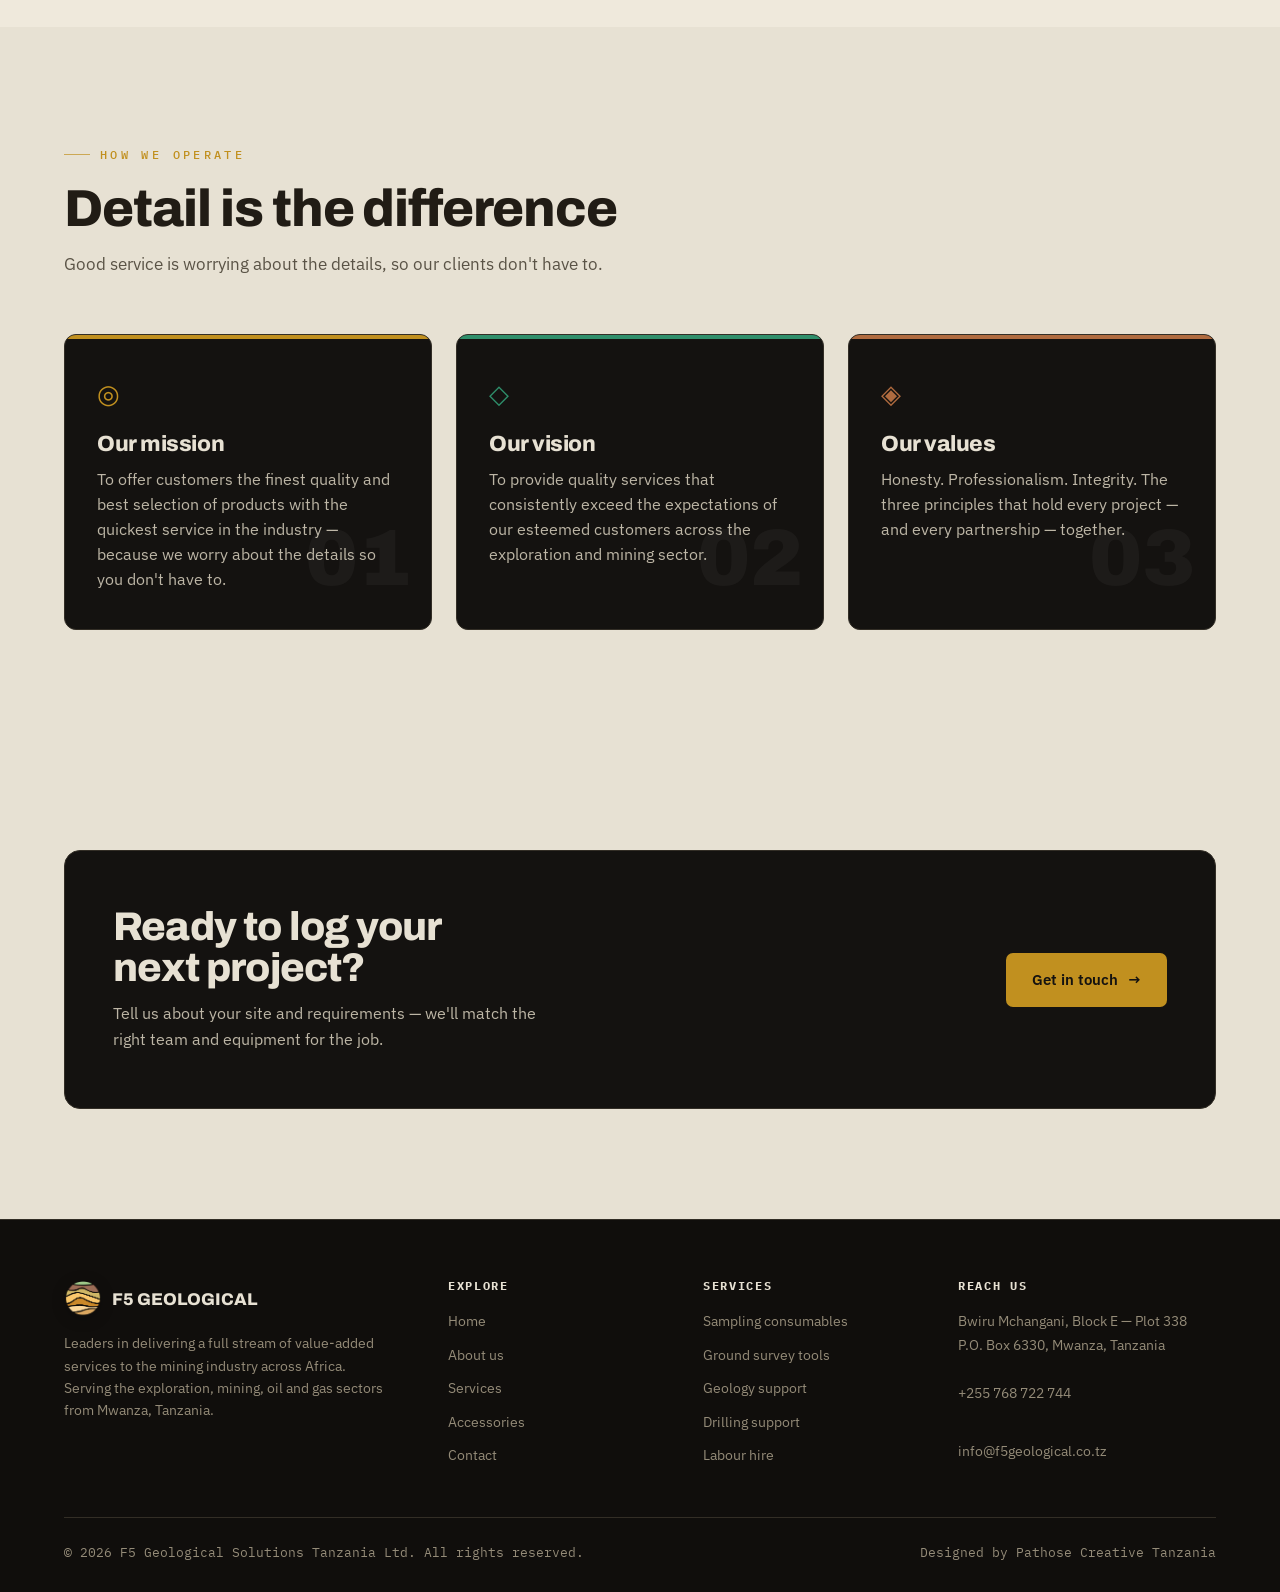
==== commit f4360bb6: "Update site design credit" ====
--- a/index.html
+++ b/index.html
@@ -520,7 +520,7 @@
     </div>
     <div class="foot-bot">
       <span>© 2026 F5 Geological Solutions Tanzania Ltd. All rights reserved.</span>
-      <span>Redesigned concept · Strata</span>
+      <span>Designed by Pathose Creative Tanzania</span>
     </div>
   </div>
 </footer>
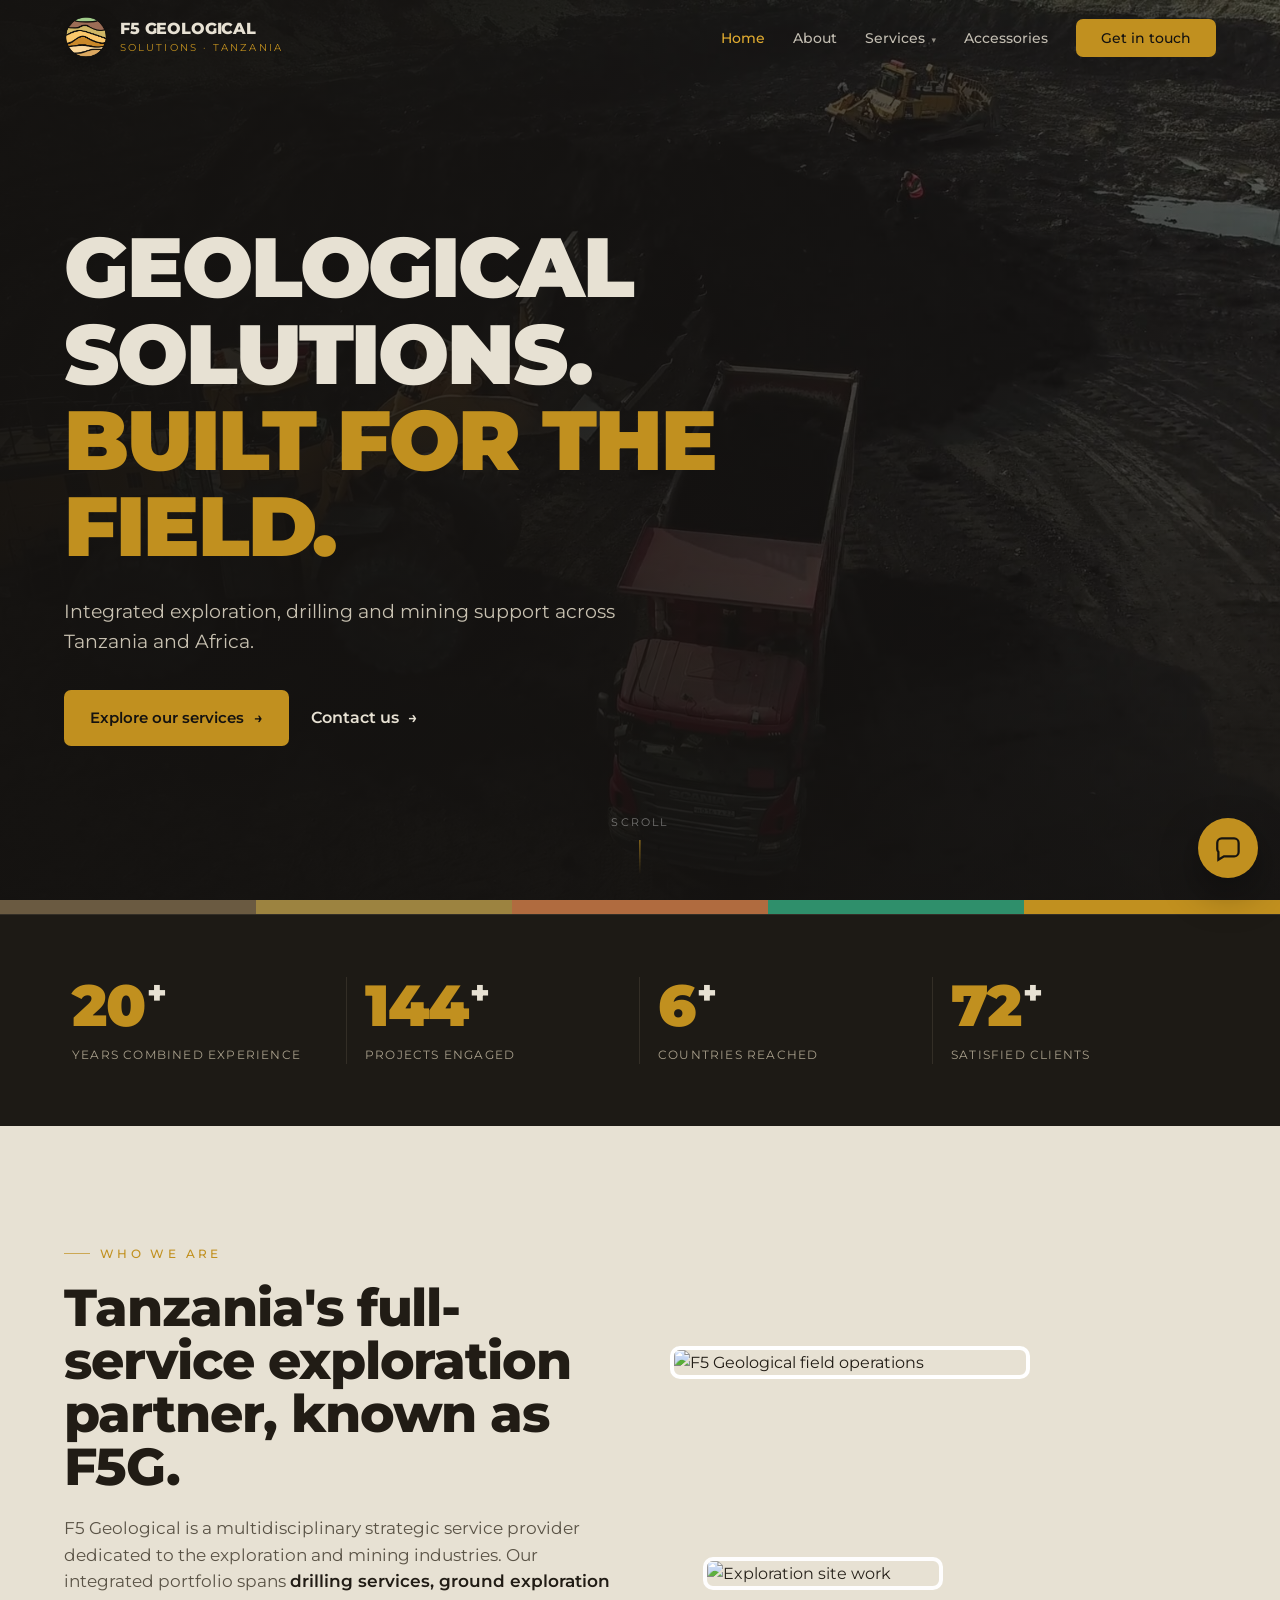
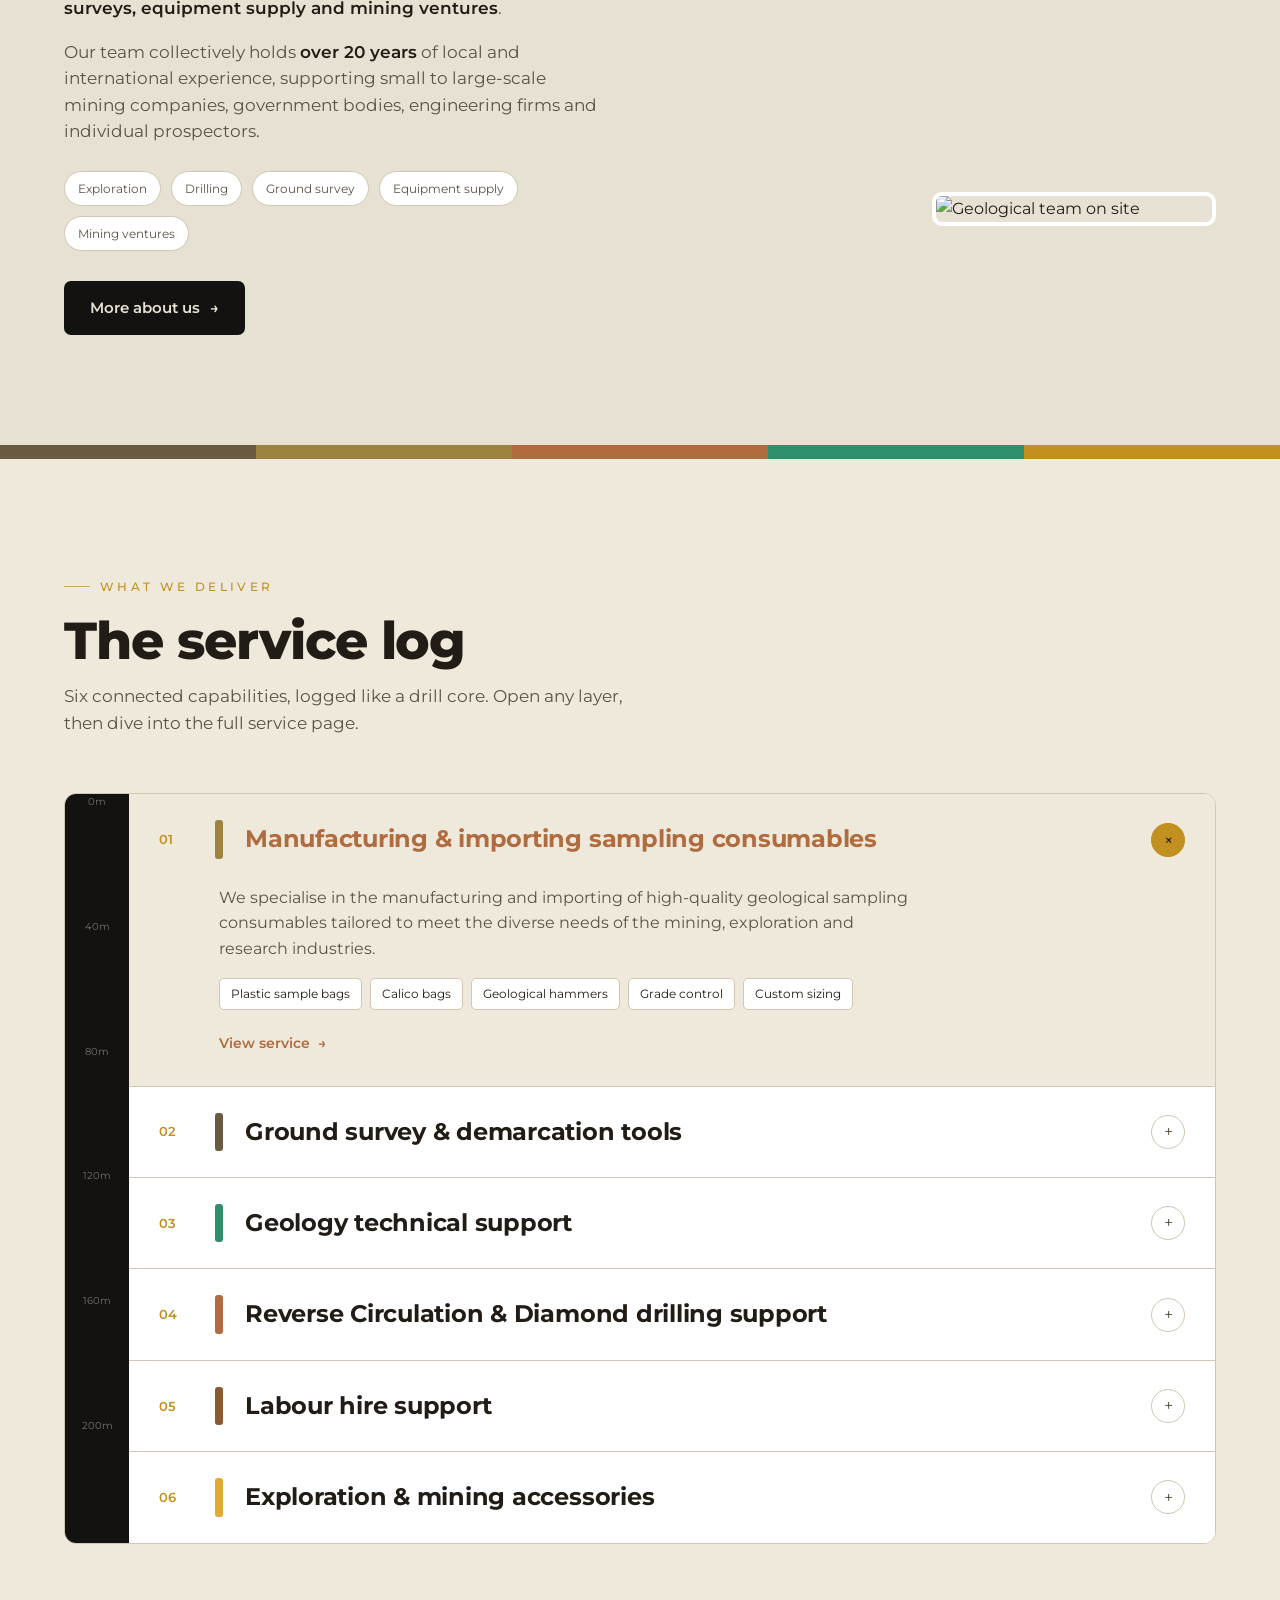
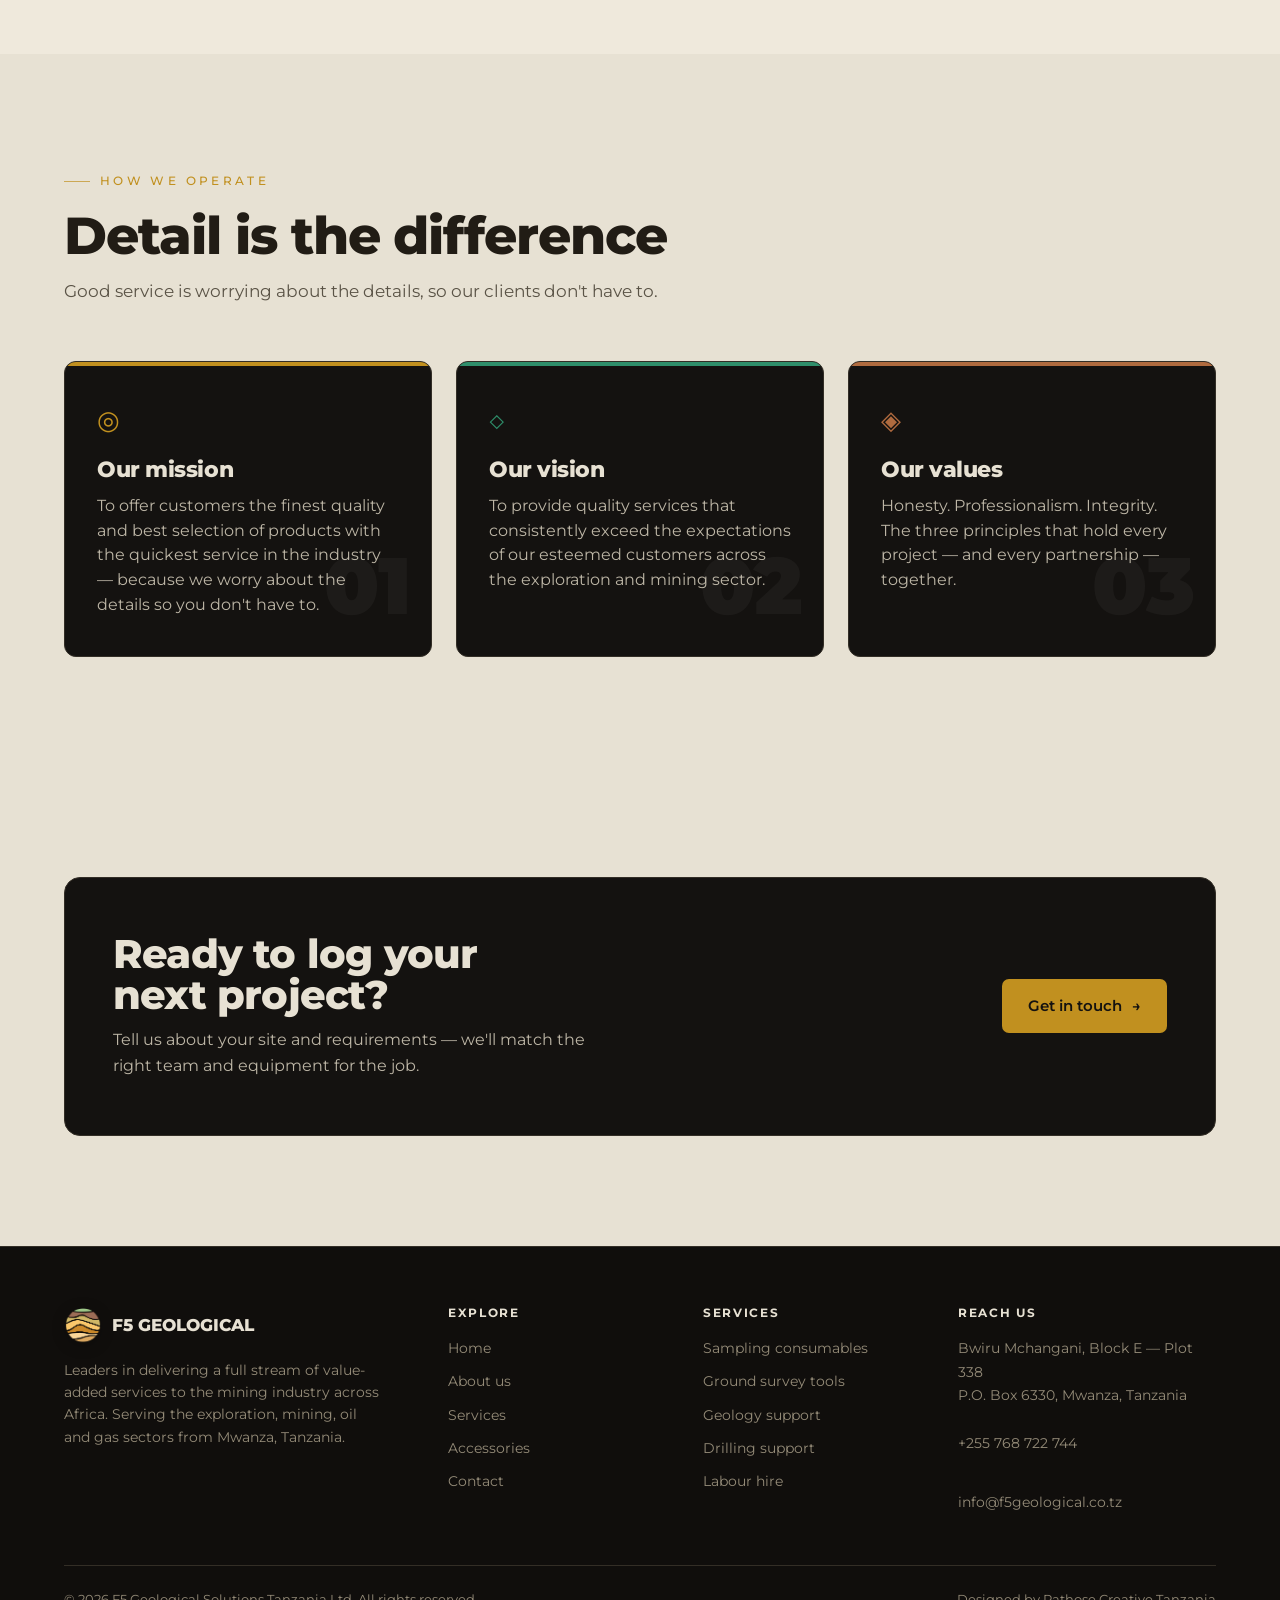
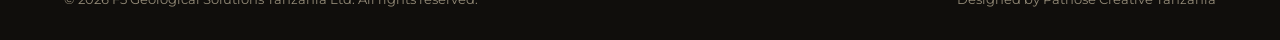
==== commit 5358a3ac: "Switch site typography to Montserrat" ====
--- a/index.html
+++ b/index.html
@@ -6,7 +6,7 @@
 <link rel="icon" type="image/png" href="assets/f5-geological-logo.png">
 <title>F5 Geological Solutions Tanzania — Full-stream mining services across Africa</title>
 <meta name="description" content="F5 Geological Solutions Tanzania (F5G): drilling support, ground survey, sampling consumables, geology technical support and labour hire for the exploration and mining industry.">
-<link rel="preconnect" href="https://fonts.googleapis.com"><link rel="preconnect" href="https://fonts.gstatic.com" crossorigin><link href="https://fonts.googleapis.com/css2?family=Archivo:wght@500;600;700;800;900&family=IBM+Plex+Mono:wght@400;500;600&family=IBM+Plex+Sans:wght@400;500;600&display=swap" rel="stylesheet">
+<link rel="preconnect" href="https://fonts.googleapis.com"><link rel="preconnect" href="https://fonts.gstatic.com" crossorigin><link href="https://fonts.googleapis.com/css2?family=Montserrat:wght@400;500;600;700;800;900&display=swap" rel="stylesheet">
 <link rel="stylesheet" href="assets/arvin-chat.css">
 <style>
 :root{
@@ -306,6 +306,8 @@
   .foot-grid{grid-template-columns:1fr}
 }
 
+/* Unified site typography */
+body,body *,button,input,select,textarea{font-family:"Montserrat",system-ui,sans-serif!important}
 </style>
 </head>
 <body>
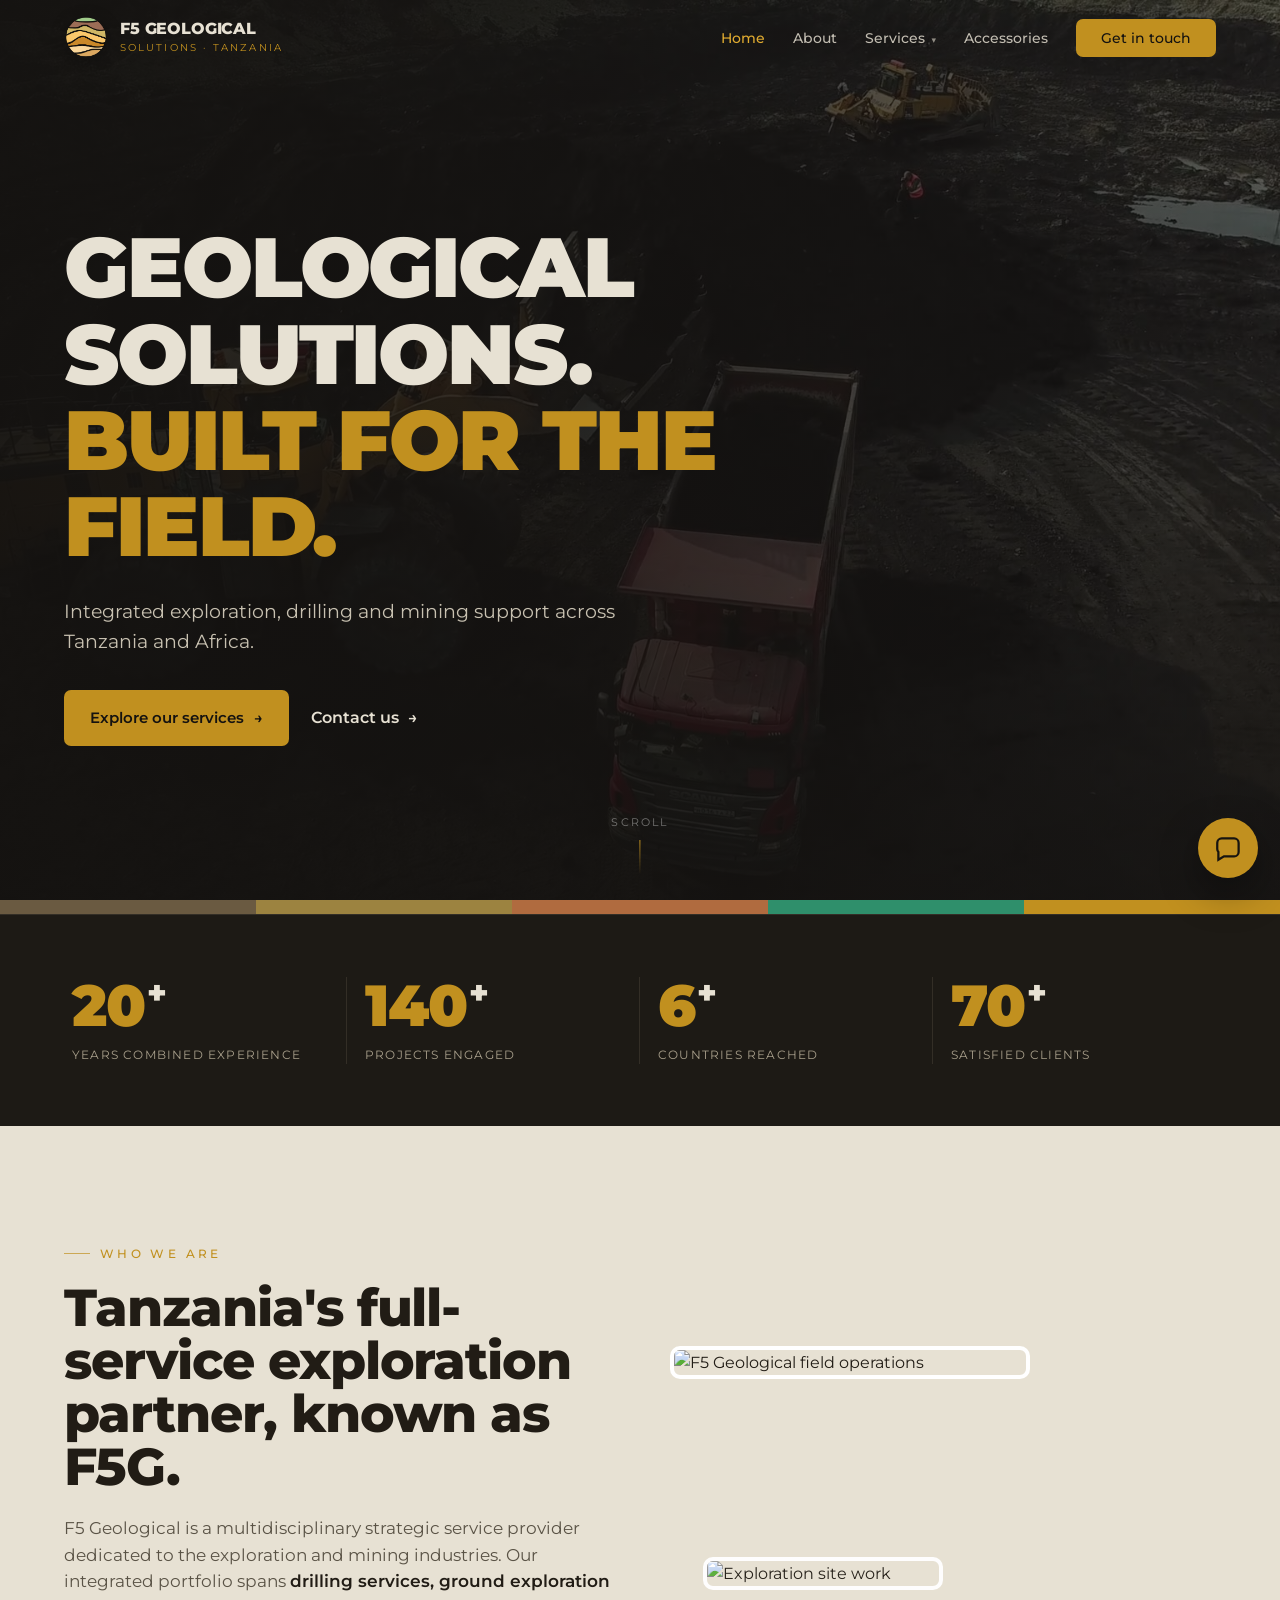
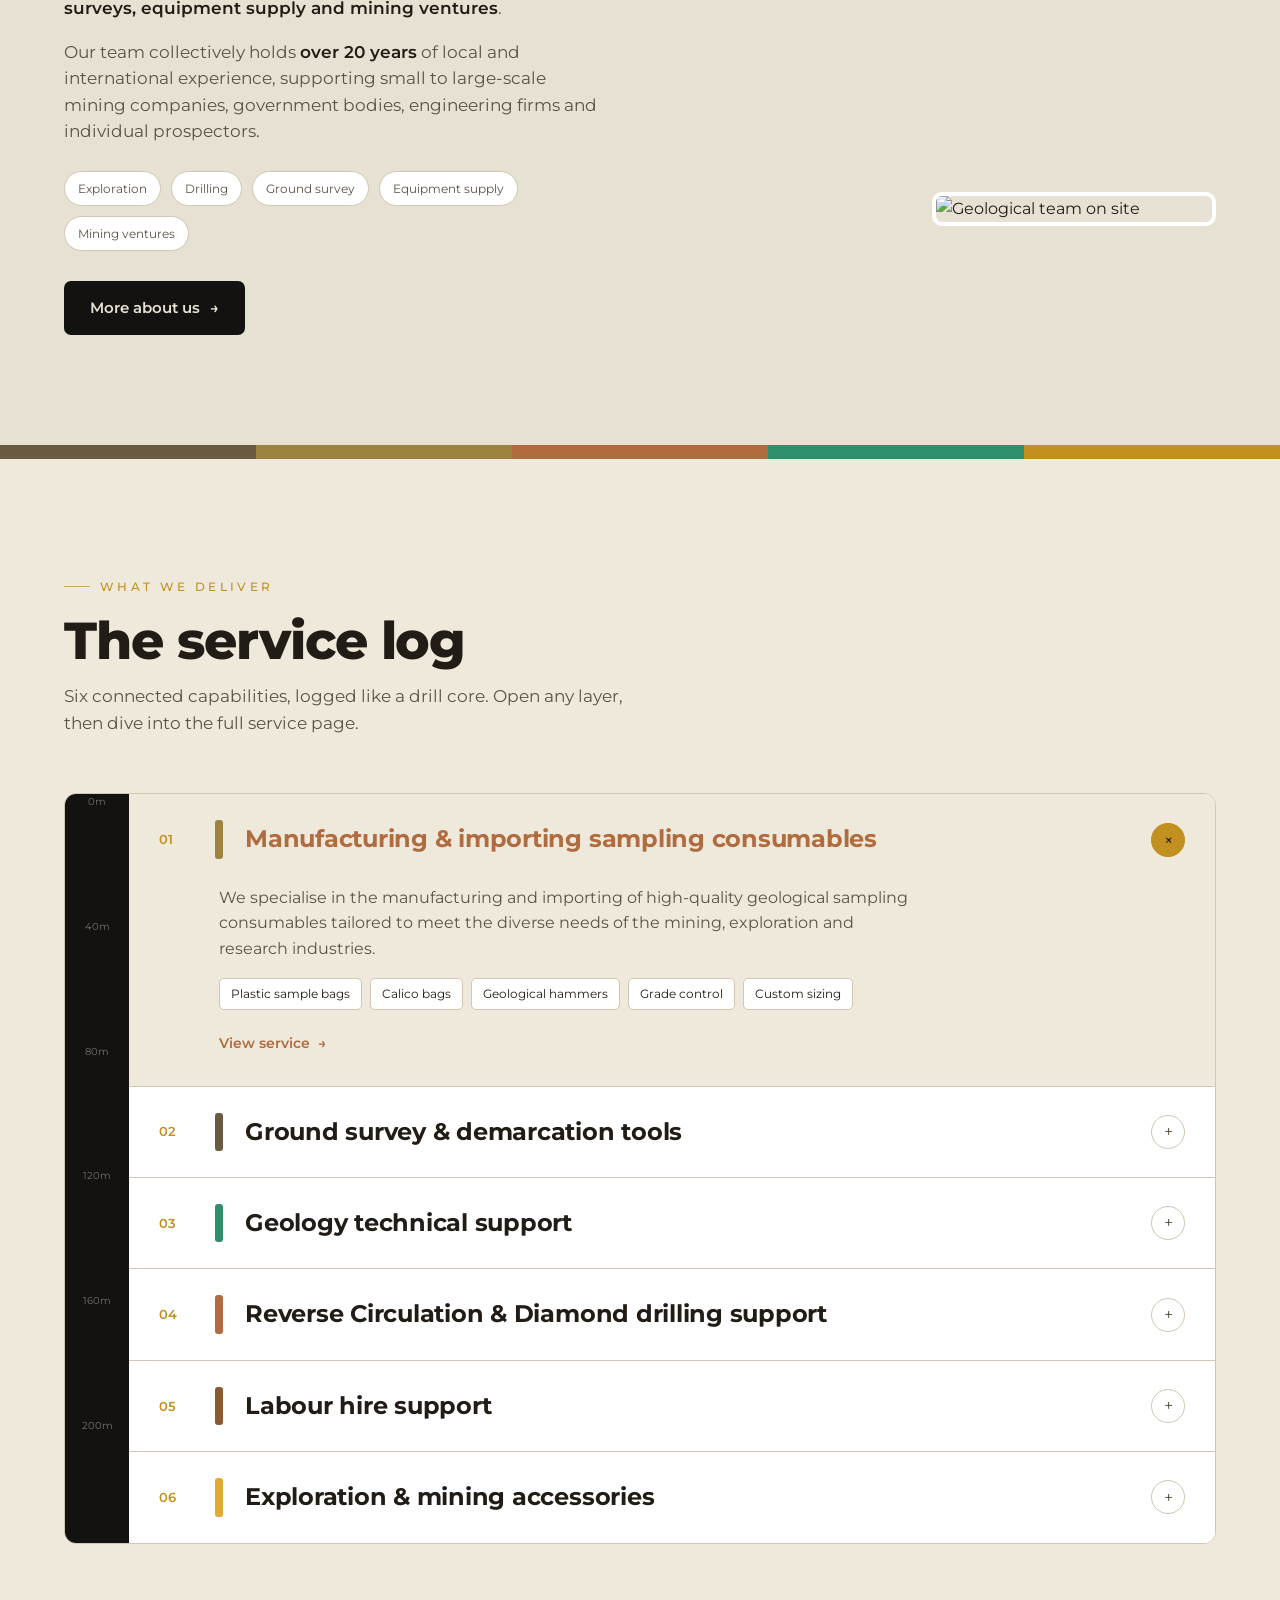
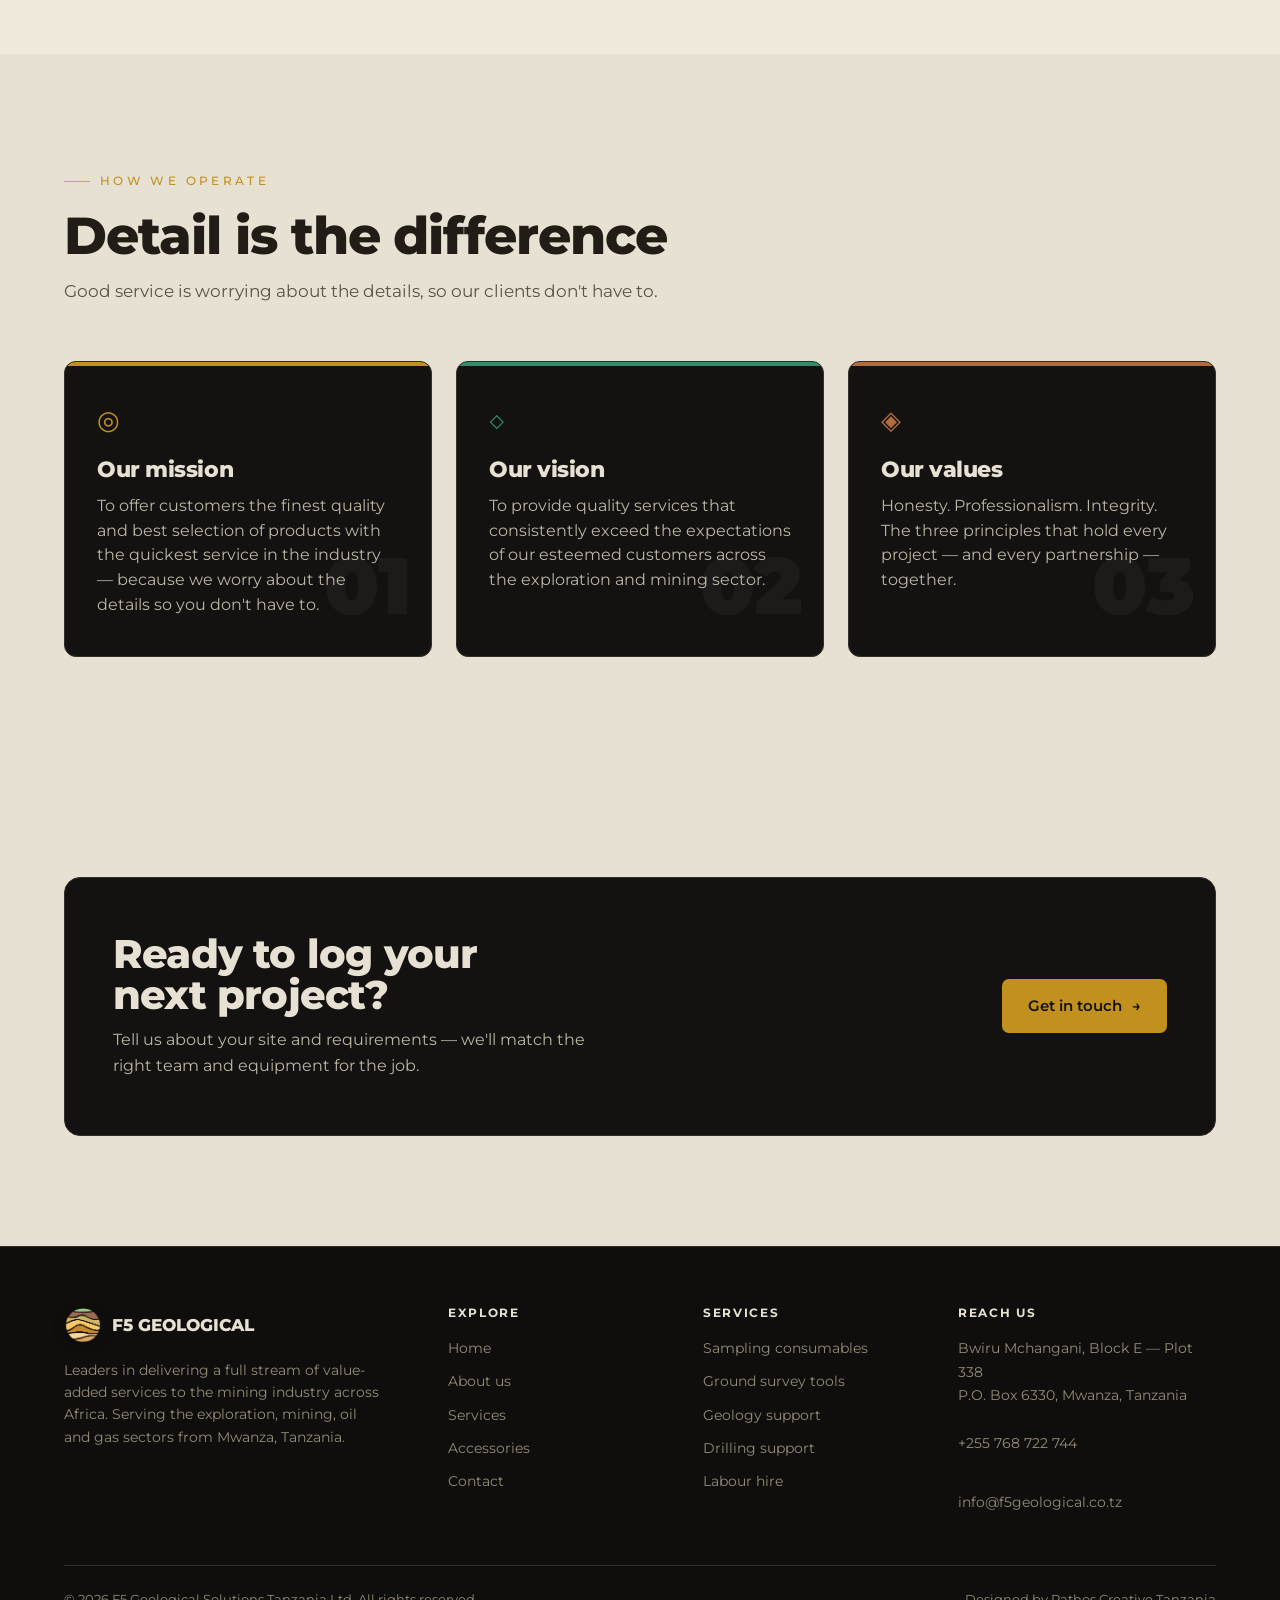
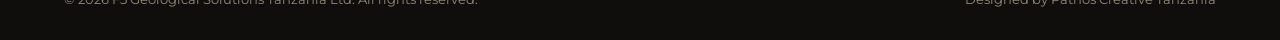
==== commit cfbf743b: "Correct Pathos Creative credit" ====
--- a/index.html
+++ b/index.html
@@ -522,7 +522,7 @@
     </div>
     <div class="foot-bot">
       <span>© 2026 F5 Geological Solutions Tanzania Ltd. All rights reserved.</span>
-      <span>Designed by Pathose Creative Tanzania</span>
+      <span>Designed by Pathos Creative Tanzania</span>
     </div>
   </div>
 </footer>
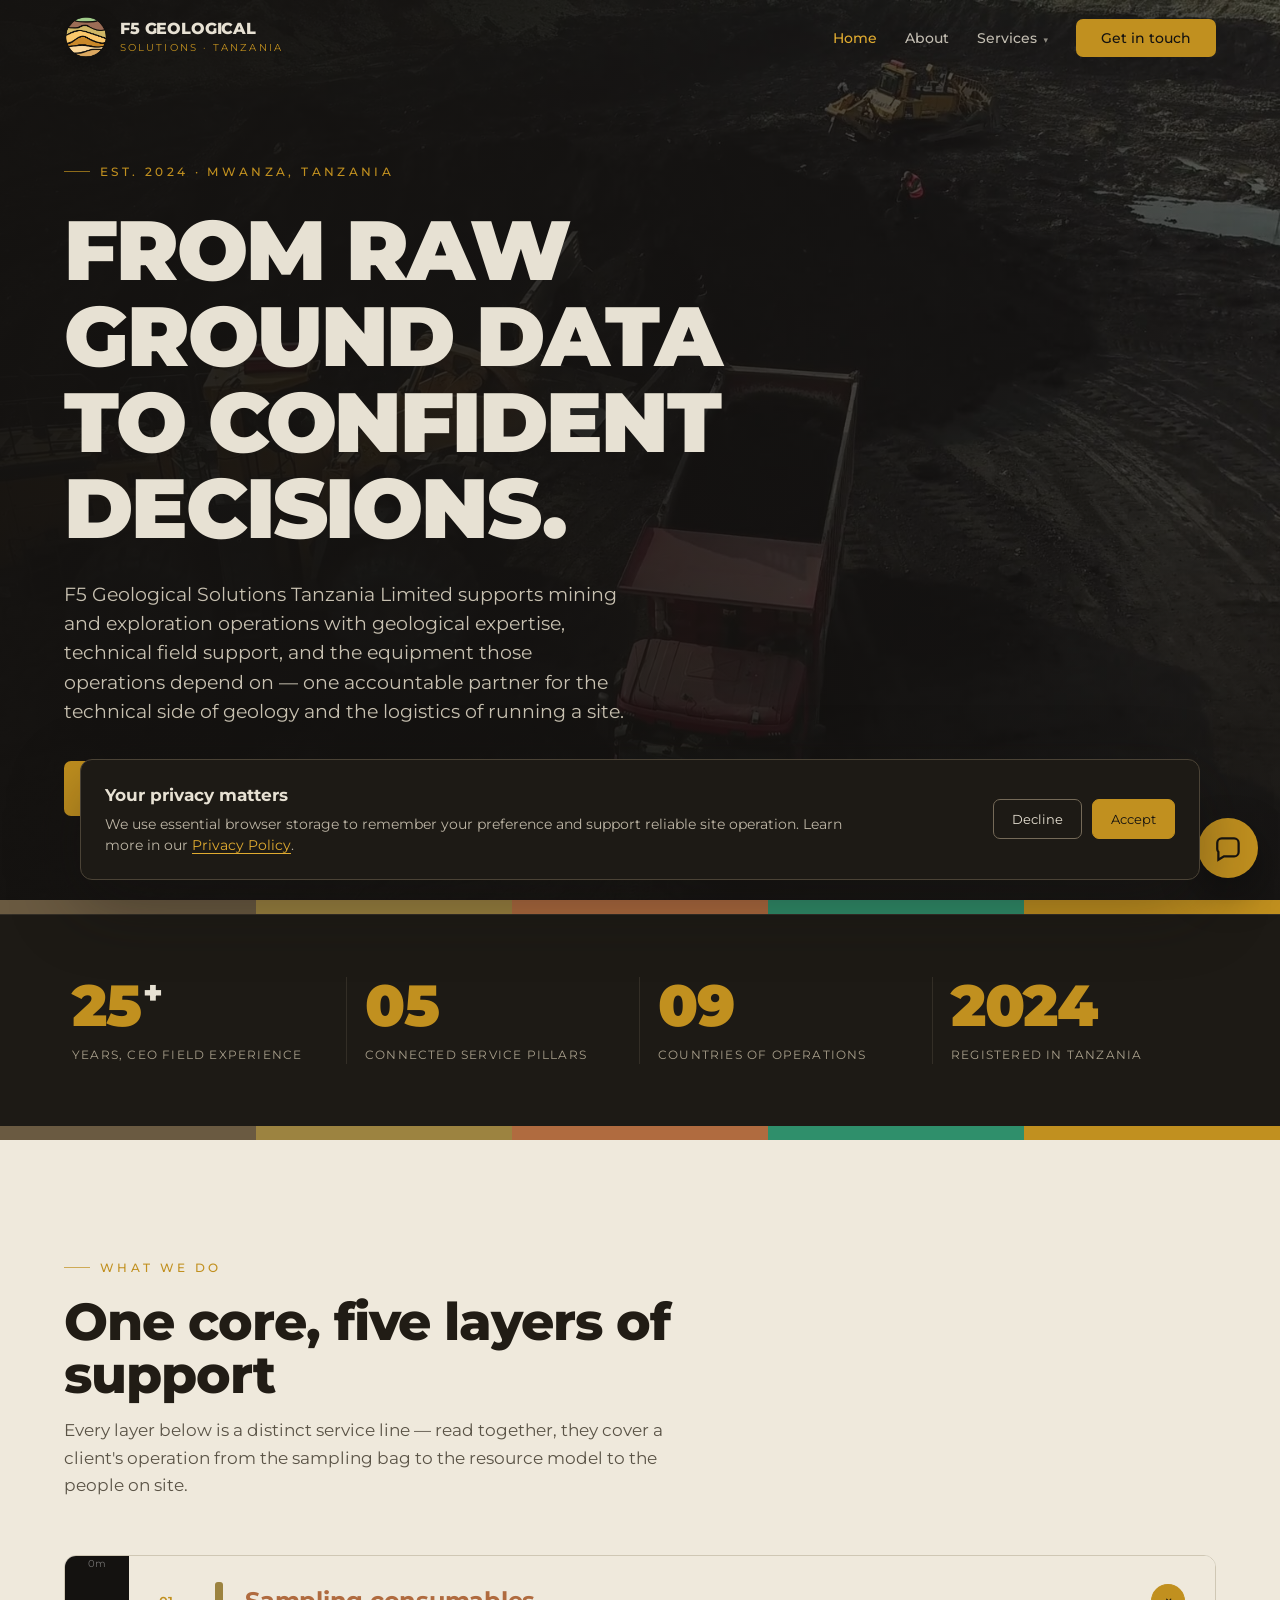
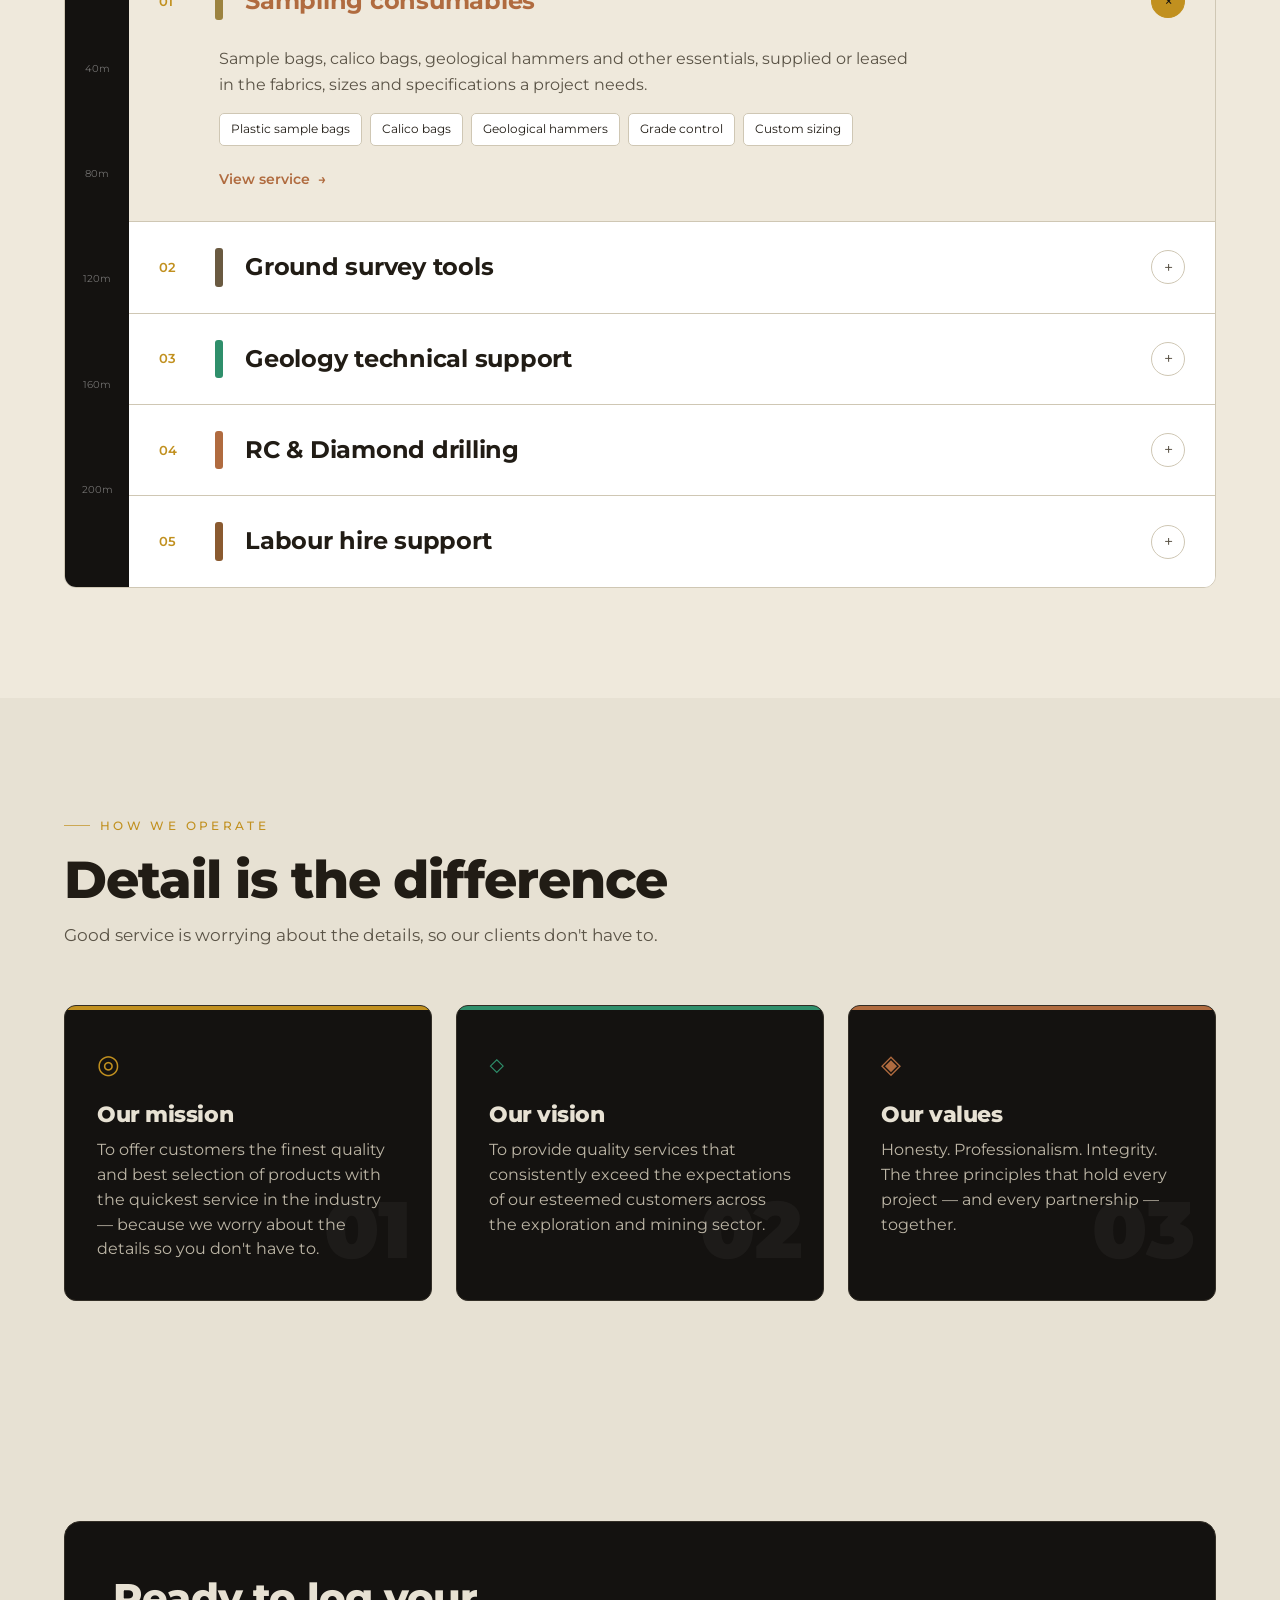
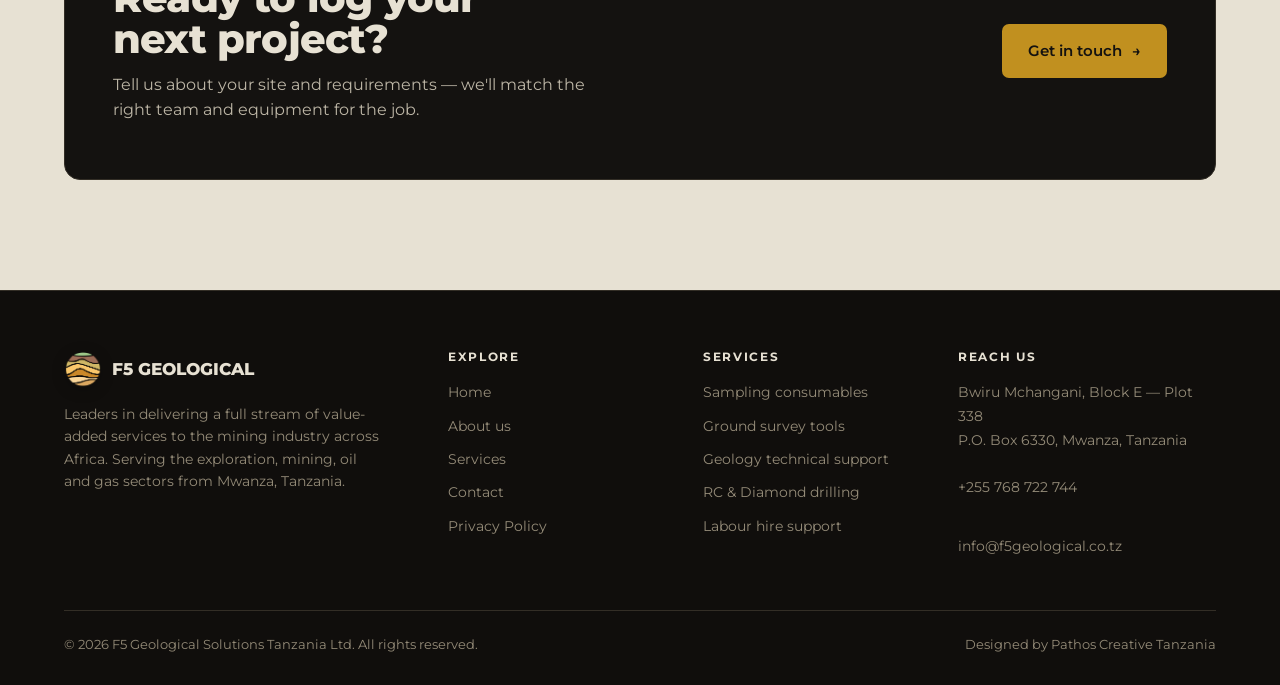
==== commit dbf3c3ae: "Update site content services privacy and navigation" ====
--- a/index.html
+++ b/index.html
@@ -309,6 +309,7 @@
 /* Unified site typography */
 body,body *,button,input,select,textarea{font-family:"Montserrat",system-ui,sans-serif!important}
 </style>
+<link rel="stylesheet" href="assets/privacy-consent.css">
 </head>
 <body>
 <header class="nav" id="nav">
@@ -330,7 +331,6 @@
           <a href="labour-hire.html">Labour hire support</a>
         </span>
       </span>
-      <a href="exploration-accessories.html">Accessories</a>
       <a href="contact.html" class="nav-cta">Get in touch</a>
     </nav>
     <button class="burger" id="burger" aria-label="Menu" aria-expanded="false"><span></span><span></span><span></span></button>
@@ -343,11 +343,12 @@
   <div class="hero-video-overlay" aria-hidden="true"></div>
   <div class="wrap hero-grid">
     <div class="hero-content">
-      <h1>Geological solutions. <span class="g">Built for the field.</span></h1>
-      <p class="lead">Integrated exploration, drilling and mining support across Tanzania and Africa.</p>
+      <div class="eyebrow hero-coord">Est. 2024 · Mwanza, Tanzania</div>
+      <h1>From raw ground data to confident decisions.</h1>
+      <p class="lead">F5 Geological Solutions Tanzania Limited supports mining and exploration operations with geological expertise, technical field support, and the equipment those operations depend on — one accountable partner for the technical side of geology and the logistics of running a site.</p>
       <div class="hero-actions">
-        <a href="services.html" class="btn btn-gold">Explore our services <span class="arr">→</span></a>
-        <a href="contact.html" class="hero-text-link">Contact us <span>→</span></a>
+        <a href="services.html" class="btn btn-gold">Explore Our Services <span class="arr">→</span></a>
+        <a href="contact.html" class="hero-text-link">Talk to F5G <span>→</span></a>
       </div>
     </div>
   </div>
@@ -357,13 +358,13 @@
 
 <section class="stats">
   <div class="wrap stats-grid">
-    <div class="stat"><div class="num" data-count="20">0<span class="plus">+</span></div><div class="lab">Years combined experience</div></div>
-    <div class="stat"><div class="num" data-count="150">0<span class="plus">+</span></div><div class="lab">Projects engaged</div></div>
-    <div class="stat"><div class="num" data-count="6">0<span class="plus">+</span></div><div class="lab">Countries reached</div></div>
-    <div class="stat"><div class="num" data-count="80">0<span class="plus">+</span></div><div class="lab">Satisfied clients</div></div>
+    <div class="stat"><div class="num" data-count="25">0<span class="plus">+</span></div><div class="lab">Years, CEO field experience</div></div>
+    <div class="stat"><div class="num">05</div><div class="lab">Connected service pillars</div></div>
+    <div class="stat"><div class="num">09</div><div class="lab">Countries of operations</div></div>
+    <div class="stat"><div class="num">2024</div><div class="lab">Registered in Tanzania</div></div>
   </div>
 </section>
-<section class="band light" id="about">
+<section class="band light" id="about" hidden>
   <div class="wrap about-grid">
     <div class="about-copy reveal">
       <div class="eyebrow">Who we are</div>
@@ -386,9 +387,9 @@
 <section class="band paper" id="services">
   <div class="wrap">
     <div class="sec-head reveal">
-      <div class="eyebrow">What we deliver</div>
-      <h2>The service log</h2>
-      <p>Six connected capabilities, logged like a drill core. Open any layer, then dive into the full service page.</p>
+      <div class="eyebrow">What we do</div>
+      <h2>One core, five layers of support</h2>
+      <p>Every layer below is a distinct service line — read together, they cover a client's operation from the sampling bag to the resource model to the people on site.</p>
     </div>
     <div class="log reveal">
       <div class="log-ruler" id="ruler" aria-hidden="true"></div>
@@ -397,24 +398,24 @@
         <div class="svc-head">
           <span class="svc-idx">01</span>
           <span class="svc-swatch" style="background:#9c8340"></span>
-          <span class="svc-title">Manufacturing & importing sampling consumables</span>
+          <span class="svc-title">Sampling consumables</span>
           <span class="svc-plus">+</span>
         </div>
-        <div class="svc-body"><div class="svc-body-in">We specialise in the manufacturing and importing of high-quality geological sampling consumables tailored to meet the diverse needs of the mining, exploration and research industries.
+        <div class="svc-body"><div class="svc-body-in">Sample bags, calico bags, geological hammers and other essentials, supplied or leased in the fabrics, sizes and specifications a project needs.
           <div class="feat"><span>Plastic sample bags</span><span>Calico bags</span><span>Geological hammers</span><span>Grade control</span><span>Custom sizing</span></div>
-          <a class="more" href="services/sampling-consumables.html">View service <span class="arr">→</span></a>
+          <a class="more" href="sampling-consumables.html">View service <span class="arr">→</span></a>
         </div></div>
       </div>
       <div class="svc">
         <div class="svc-head">
           <span class="svc-idx">02</span>
           <span class="svc-swatch" style="background:#6a5a41"></span>
-          <span class="svc-title">Ground survey & demarcation tools</span>
+          <span class="svc-title">Ground survey tools</span>
           <span class="svc-plus">+</span>
         </div>
-        <div class="svc-body"><div class="svc-body-in">We offer a comprehensive range of ground survey demarcation tools designed to enhance precision and visibility during field operations.
+        <div class="svc-body"><div class="svc-body-in">Wooden pegs, spray paints, flagging tapes, tripods and levels that keep survey operations organised, visible and accurate.
           <div class="feat"><span>High-visibility marking</span><span>Site demarcation</span><span>Field precision</span></div>
-          <a class="more" href="services/ground-survey.html">View service <span class="arr">→</span></a>
+          <a class="more" href="ground-survey.html">View service <span class="arr">→</span></a>
         </div></div>
       </div>
       <div class="svc">
@@ -424,21 +425,21 @@
           <span class="svc-title">Geology technical support</span>
           <span class="svc-plus">+</span>
         </div>
-        <div class="svc-body"><div class="svc-body-in">We provide comprehensive geology technical support services to assist clients in making informed decisions and optimising their operations.
+        <div class="svc-body"><div class="svc-body-in">Data validation, interpretation, wireframing and resource estimation — turning raw geological data into numbers a client can plan on.
           <div class="feat"><span>Informed decisions</span><span>Operational optimisation</span><span>Resource management</span></div>
-          <a class="more" href="services/geology-support.html">View service <span class="arr">→</span></a>
+          <a class="more" href="geology-support.html">View service <span class="arr">→</span></a>
         </div></div>
       </div>
       <div class="svc">
         <div class="svc-head">
           <span class="svc-idx">04</span>
           <span class="svc-swatch" style="background:#b06b3f"></span>
-          <span class="svc-title">Reverse Circulation & Diamond drilling support</span>
+          <span class="svc-title">RC &amp; Diamond drilling</span>
           <span class="svc-plus">+</span>
         </div>
-        <div class="svc-body"><div class="svc-body-in">We offer specialised technical support for Reverse Circulation (RC) and Diamond Drilling operations.
+        <div class="svc-body"><div class="svc-body-in">Geological logging, operational guidance and hands-on problem-solving that protect sample integrity and keep a drilling programme moving.
           <div class="feat"><span>RC drilling</span><span>Diamond drilling</span><span>Technical oversight</span><span>Programme efficiency</span></div>
-          <a class="more" href="services/drilling.html">View service <span class="arr">→</span></a>
+          <a class="more" href="drilling.html">View service <span class="arr">→</span></a>
         </div></div>
       </div>
       <div class="svc">
@@ -448,21 +449,9 @@
           <span class="svc-title">Labour hire support</span>
           <span class="svc-plus">+</span>
         </div>
-        <div class="svc-body"><div class="svc-body-in">We understand the importance of having the right workforce to ensure smooth and efficient project execution.
+        <div class="svc-body"><div class="svc-body-in">Field technicians, drilling support staff, geological assistants and project supervisors who can step in and deliver from day one.
           <div class="feat"><span>Skilled personnel</span><span>Flexible scaling</span><span>Reliable crews</span></div>
-          <a class="more" href="services/labour-hire.html">View service <span class="arr">→</span></a>
-        </div></div>
-      </div>
-      <div class="svc">
-        <div class="svc-head">
-          <span class="svc-idx">06</span>
-          <span class="svc-swatch" style="background:#e0ab30"></span>
-          <span class="svc-title">Exploration & mining accessories</span>
-          <span class="svc-plus">+</span>
-        </div>
-        <div class="svc-body"><div class="svc-body-in">We supply a full range of drill tools, equipment and exploration accessories — the accessories layer that keeps every other service running in the field.
-          <div class="feat"><span>Drill tools</span><span>Equipment supply</span><span>Field accessories</span><span>Joint ventures</span></div>
-          <a class="more" href="exploration-accessories.html">View service <span class="arr">→</span></a>
+          <a class="more" href="labour-hire.html">View service <span class="arr">→</span></a>
         </div></div>
       </div>
       </div>
@@ -504,16 +493,17 @@
         <a href="index.html">Home</a>
         <a href="about.html">About us</a>
         <a href="services.html">Services</a>
-        <a href="exploration-accessories.html">Accessories</a>
+
         <a href="contact.html">Contact</a>
+        <a href="privacy-policy.html">Privacy Policy</a>
       </div>
       <div class="foot-col">
         <h4>Services</h4>
-        <a href="services/sampling-consumables.html">Sampling consumables</a>
-        <a href="services/ground-survey.html">Ground survey tools</a>
-        <a href="services/geology-support.html">Geology support</a>
-        <a href="services/drilling.html">Drilling support</a>
-        <a href="services/labour-hire.html">Labour hire</a>
+        <a href="sampling-consumables.html">Sampling consumables</a>
+        <a href="ground-survey.html">Ground survey tools</a>
+        <a href="geology-support.html">Geology technical support</a>
+        <a href="drilling.html">RC &amp; Diamond drilling</a>
+        <a href="labour-hire.html">Labour hire support</a>
       </div>
       <div class="foot-col">
         <h4>Reach us</h4>
@@ -584,5 +574,6 @@
 
 </script>
 <script src="assets/arvin-chat.js" defer></script>
+<script src="assets/privacy-consent.js" defer></script>
 </body>
 </html>
--- a/assets/privacy-consent.css
+++ b/assets/privacy-consent.css
@@ -0,0 +1,11 @@
+.privacy-consent{position:fixed;left:20px;right:20px;bottom:20px;z-index:1000;display:none;max-width:1120px;margin:auto;background:#1d1a15;color:#e7e1d3;border:1px solid #4b4336;border-radius:12px;box-shadow:0 24px 70px rgba(20,18,16,.4);padding:22px 24px}
+.privacy-consent.is-visible{display:flex;align-items:center;justify-content:space-between;gap:28px}
+.privacy-consent__copy{max-width:760px}
+.privacy-consent__copy strong{display:block;font-size:17px;margin-bottom:5px}
+.privacy-consent__copy p{margin:0;color:#bdb5a5;font-size:13.5px;line-height:1.6}
+.privacy-consent__copy a{color:#e0ab30;text-decoration:underline;text-underline-offset:3px}
+.privacy-consent__actions{display:flex;gap:10px;flex:none}
+.privacy-consent__button{border:1px solid #756a58;border-radius:7px;padding:11px 18px;background:transparent;color:#e7e1d3;font:600 13px inherit;cursor:pointer}
+.privacy-consent__button--accept{border-color:#c1901f;background:#c1901f;color:#141210}
+.privacy-consent__button:hover{transform:translateY(-1px)}
+@media(max-width:680px){.privacy-consent{left:12px;right:12px;bottom:12px;padding:20px}.privacy-consent.is-visible{display:block}.privacy-consent__actions{margin-top:16px}.privacy-consent__button{flex:1}}
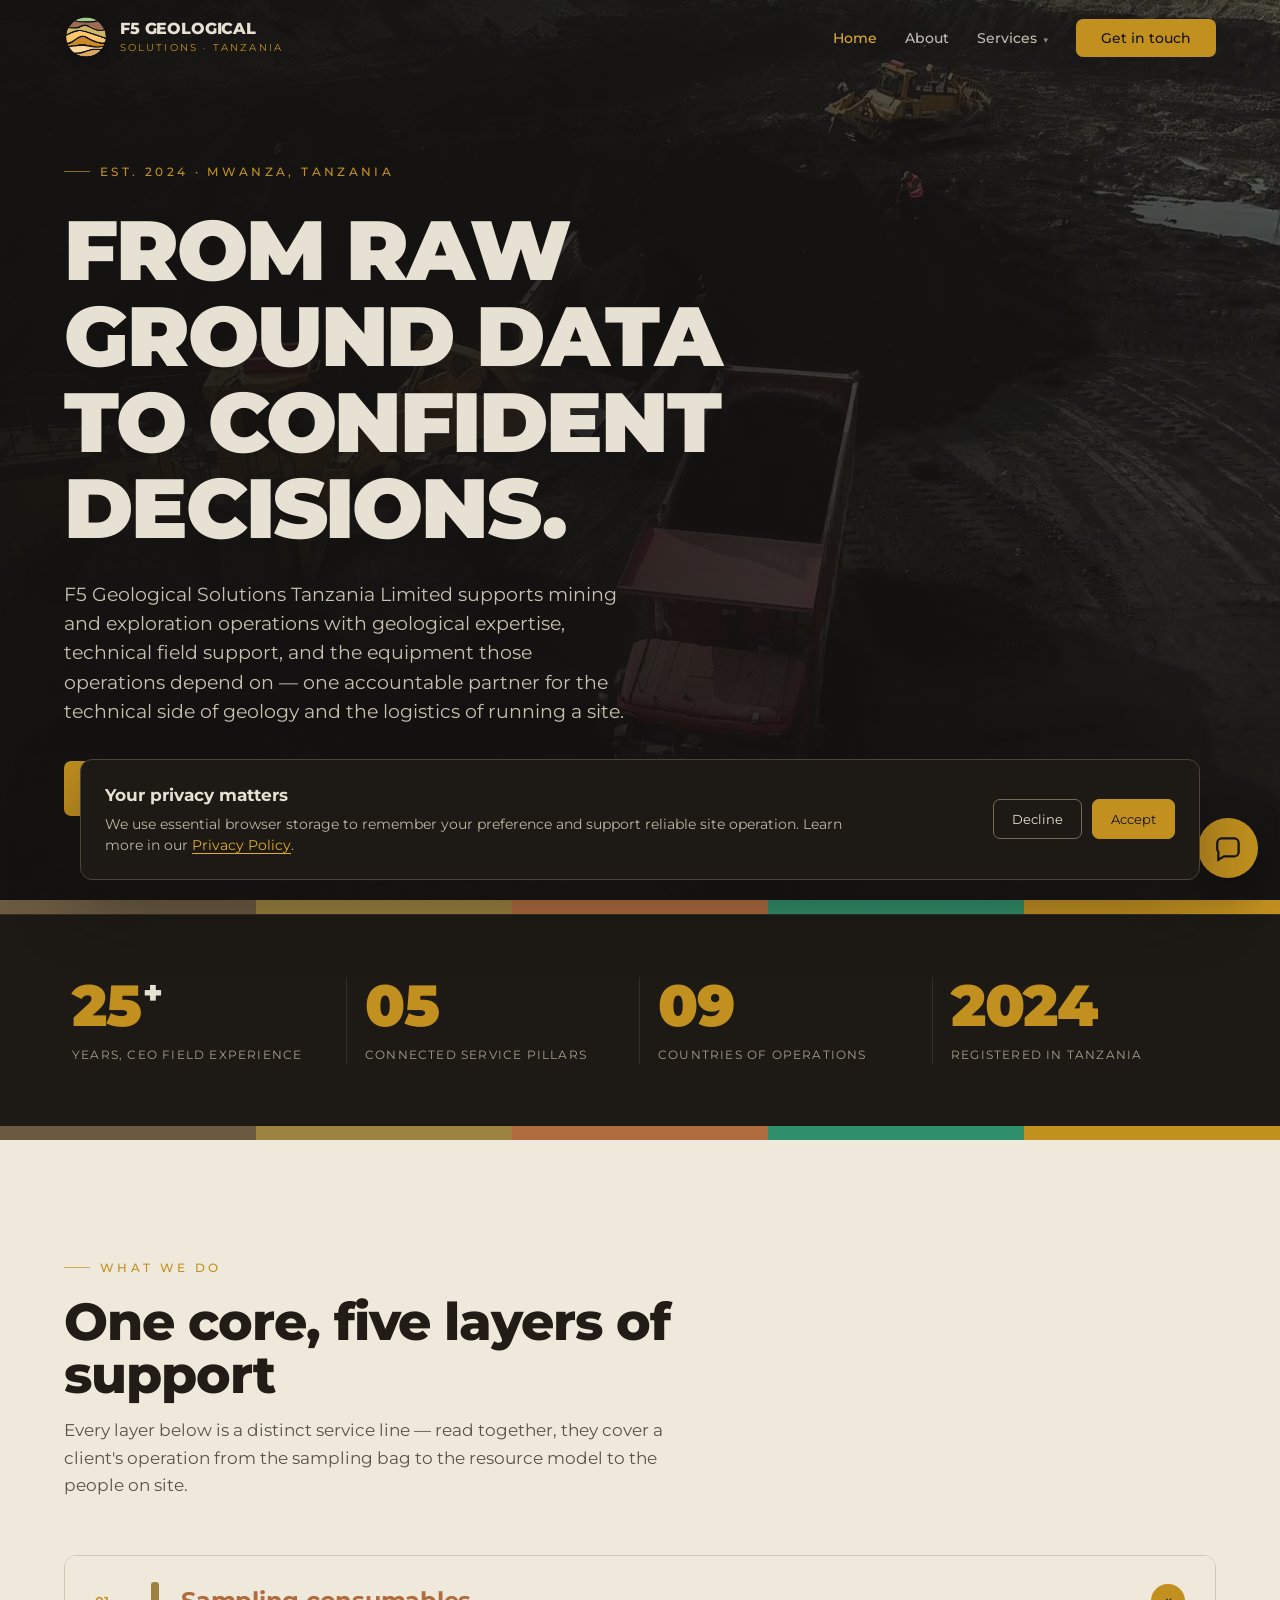
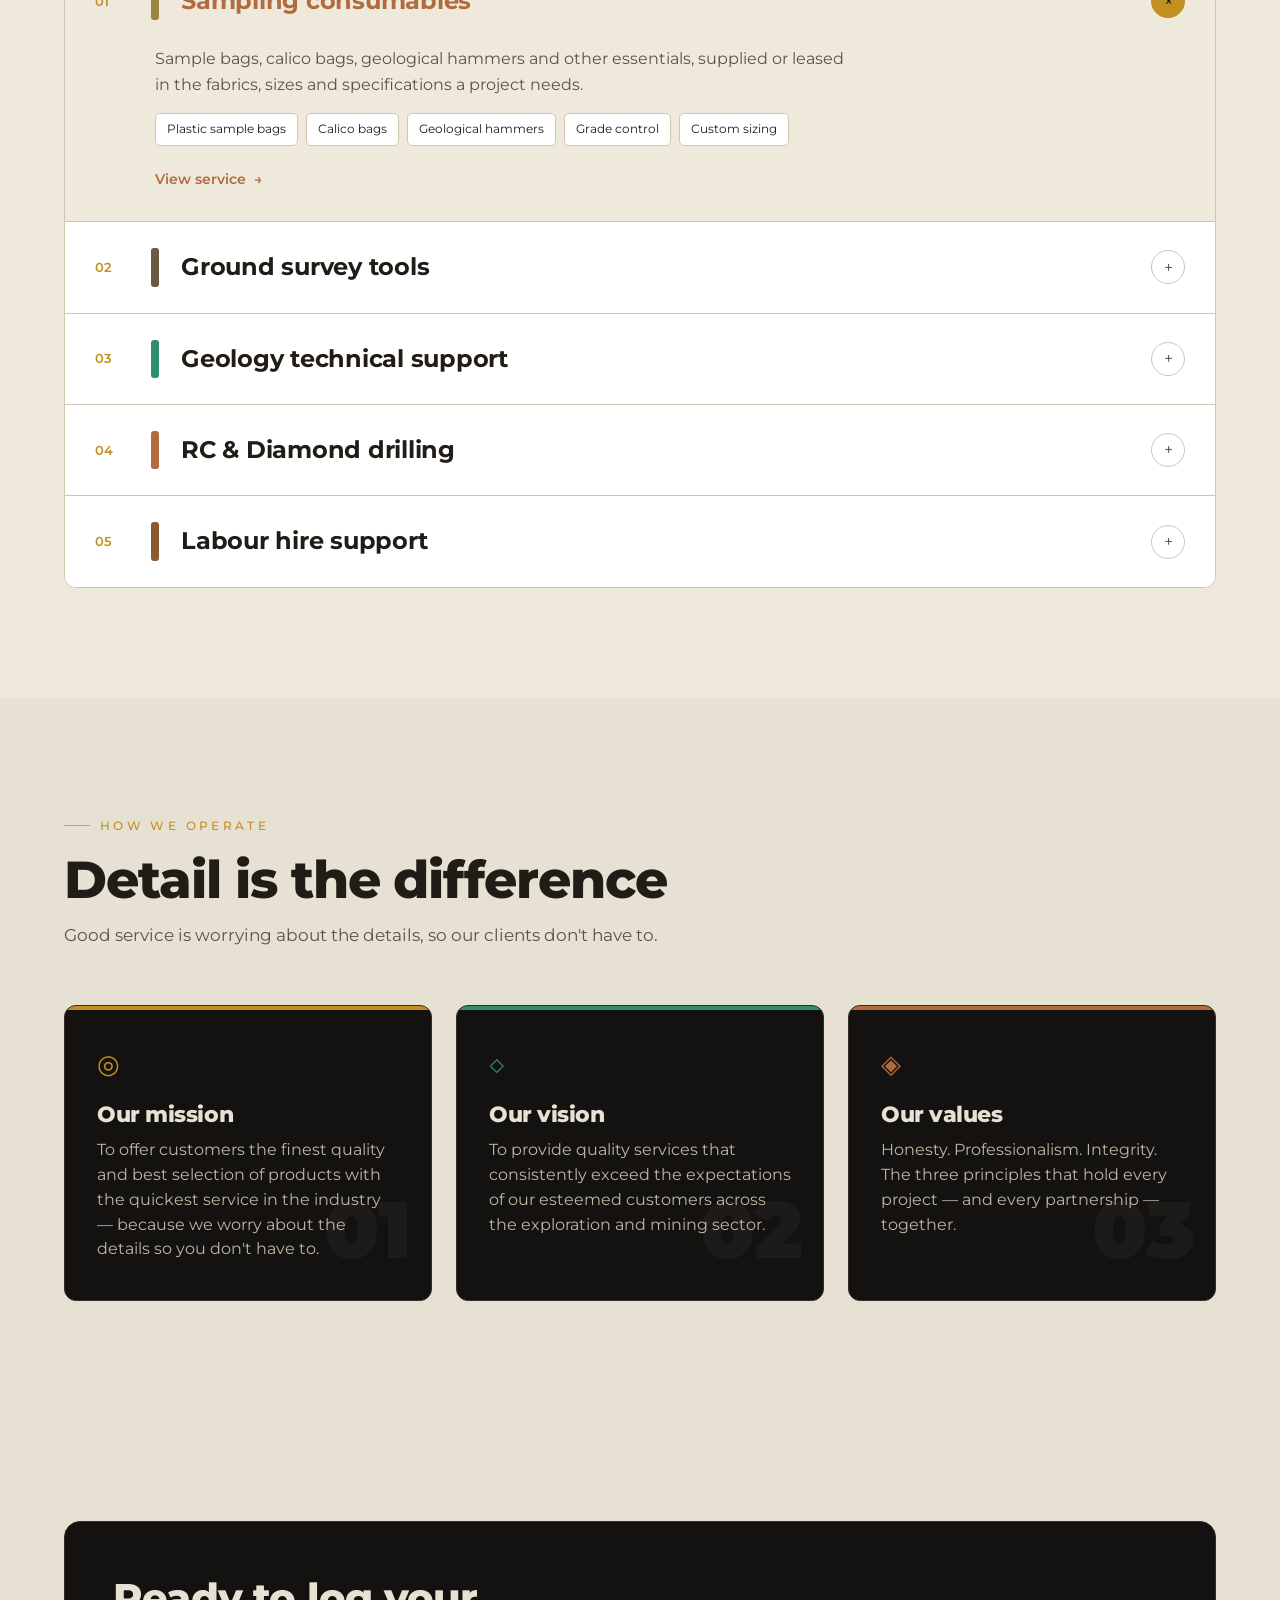
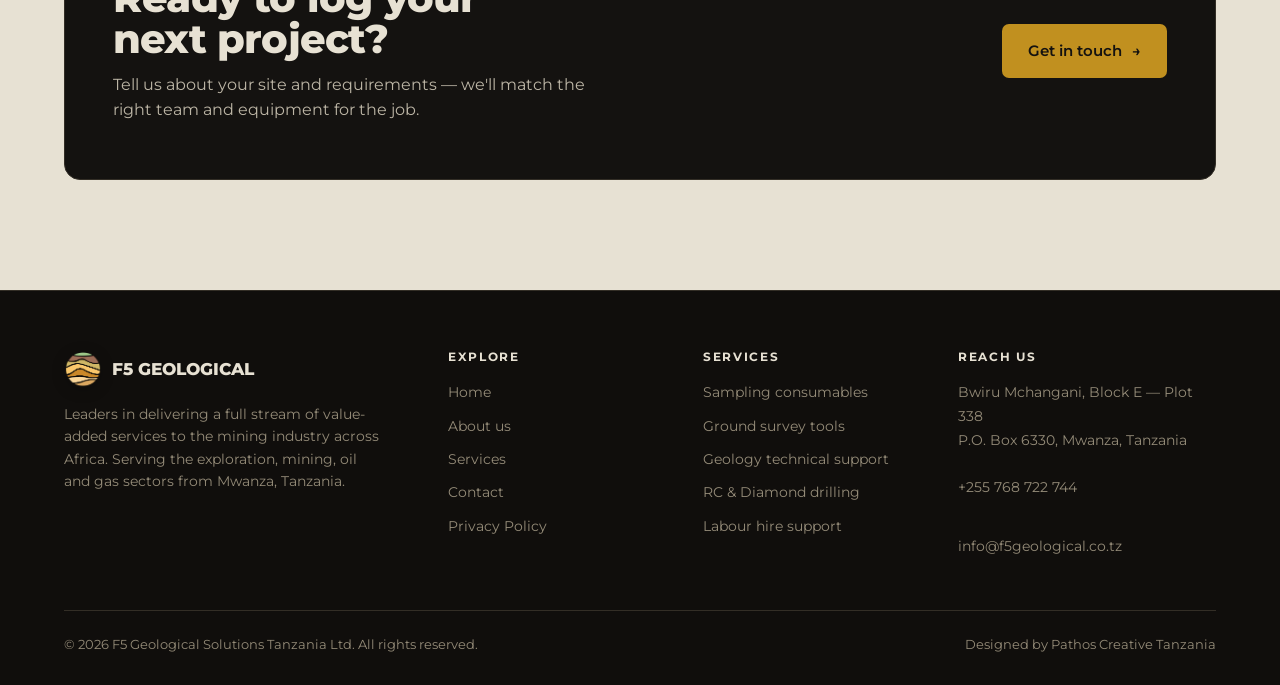
==== commit 34a993d0: "Update company statistics and home services layout" ====
--- a/index.html
+++ b/index.html
@@ -147,7 +147,7 @@
 .about-photos figure img{width:100%;height:100%;object-fit:cover}
 
 /* ---------- SERVICES LOG ---------- */
-.log{display:grid;grid-template-columns:64px 1fr;border:1px solid var(--line);border-radius:12px;overflow:hidden;background:#fff}
+.log{display:grid;grid-template-columns:1fr;border:1px solid var(--line);border-radius:12px;overflow:hidden;background:#fff}
 .log-ruler{background:var(--basalt);position:relative}
 .log-ruler .tick{position:absolute;left:0;right:0;display:flex;justify-content:center;font-family:"IBM Plex Mono";font-size:10px;color:rgba(255,255,255,.4)}
 .log-items{display:flex;flex-direction:column}
@@ -392,7 +392,6 @@
       <p>Every layer below is a distinct service line — read together, they cover a client's operation from the sampling bag to the resource model to the people on site.</p>
     </div>
     <div class="log reveal">
-      <div class="log-ruler" id="ruler" aria-hidden="true"></div>
       <div class="log-items" id="log">
       <div class="svc">
         <div class="svc-head">
